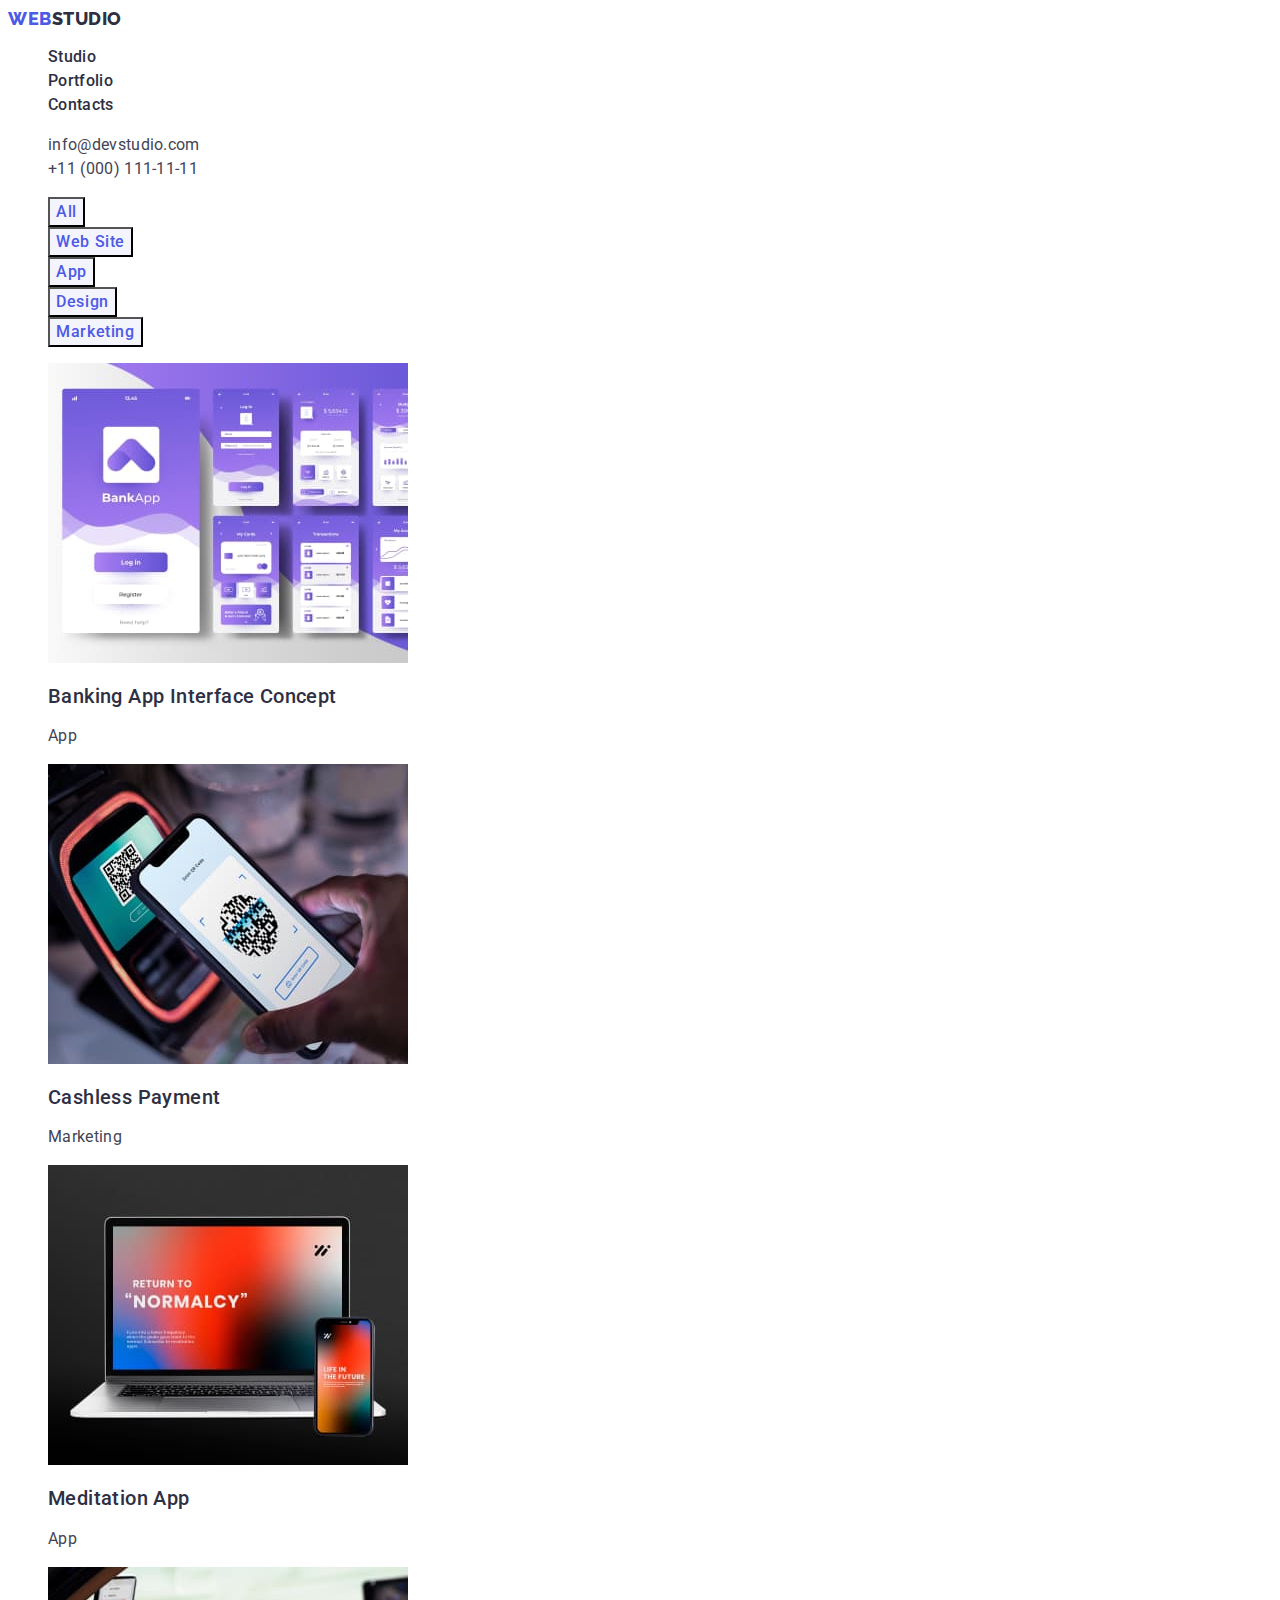
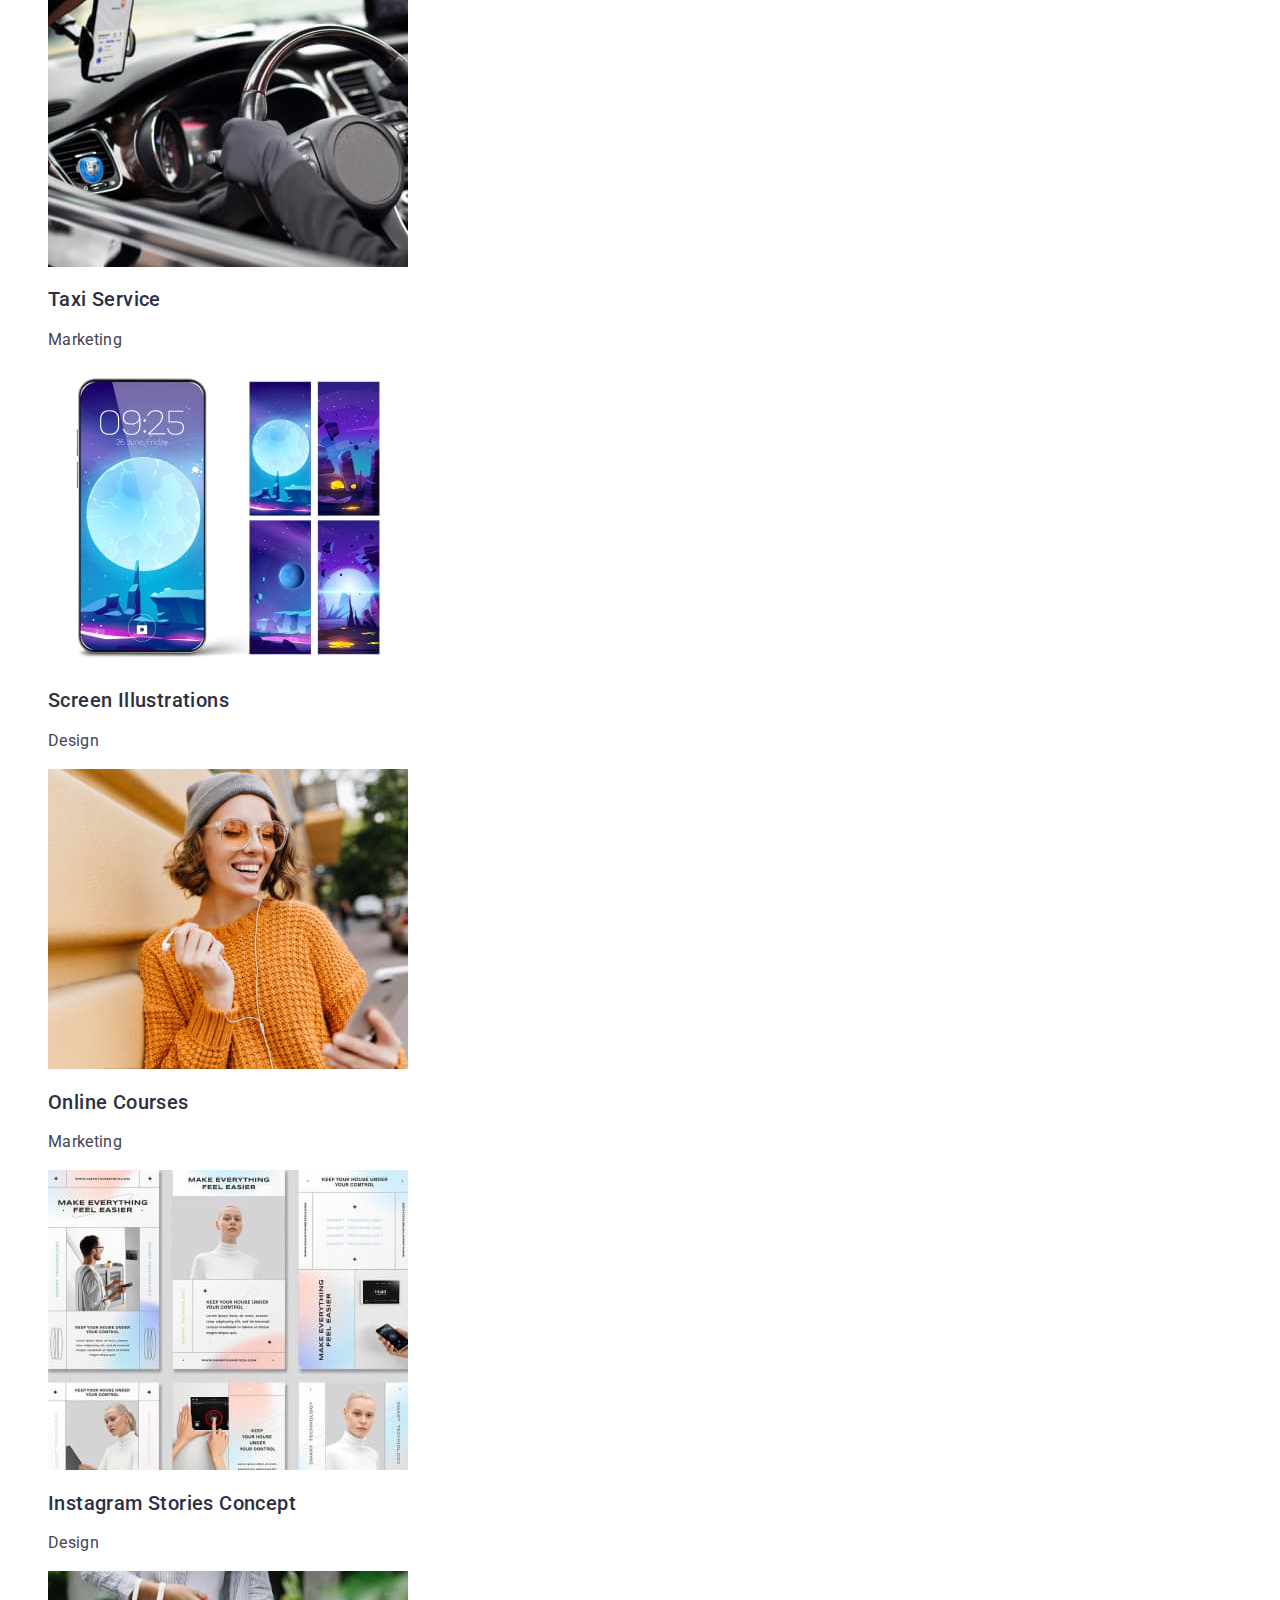
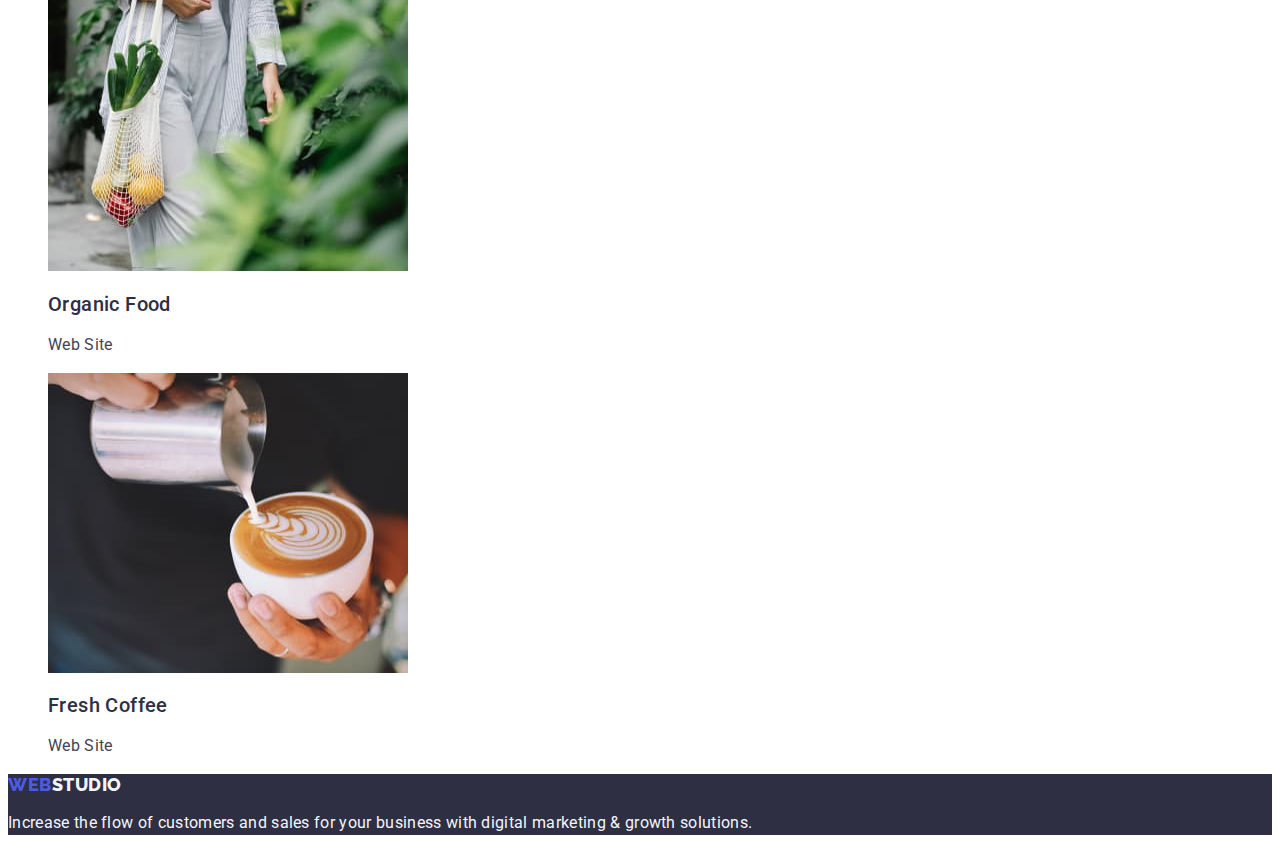
==== portfolio.html @ 4f9301ca "Initial commit" ====
<!DOCTYPE html>
<html lang="en">
  <head>
    <meta charset="UTF-8" />
    <meta http-equiv="X-UA-Compatible" content="IE=edge" />
    <meta name="viewport" content="width=device-width, initial-scale=1.0" />
    <title>Document</title>
    <link rel="stylesheet" href="./css/styles.css" />
    <link rel="preconnect" href="https://fonts.googleapis.com" />
    <link rel="preconnect" href="https://fonts.gstatic.com" crossorigin />
    <link
      href="https://fonts.googleapis.com/css2?family=Raleway:wght@800&family=Roboto:wght@400;500;700;900&display=swap"
      rel="stylesheet"
    />
  </head>
  <body>
    <header class="header">
      <nav class="header-navigation">
        <a href="./index.html" class="header-logo link"
          >WEB<span class="header-studio-logo">Studio</span></a
        >
        <ul class="header-list list">
          <li class="header-item">
            <a href="./index.html" class="header-link link">Studio</a>
          </li>
          <li class="header-item">
            <a href="./portfolio.html" class="header-link link">Portfolio</a>
          </li>
          <li class="header-item">
            <a href="" class="header-link link">Contacts</a>
          </li>
        </ul>
      </nav>
      <address class="address">
        <ul class="address-list list">
          <li class="address-item">
            <a class="address-link link" href="mailto:info@devstudio.com"
              >info@devstudio.com</a
            >
          </li>
          <li>
            <a class="address-link link" href="tel:+110001111111"
              >+11 (000) 111-11-11</a
            >
          </li>
        </ul>
      </address>
    </header>
    <main>
      <section class="filter">
        <h1 hidden>Filter</h1>
        <ul class="filter-list list">
          <li><button type="button" class="filter-btn list">All</button></li>
          <li>
            <button type="button" class="filter-btn list">Web Site</button>
          </li>
          <li><button type="button" class="filter-btn list">App</button></li>
          <li><button type="button" class="filter-btn list">Design</button></li>
          <li>
            <button type="button" class="filter-btn list">Marketing</button>
          </li>
        </ul>
        <ul class="projects list">
          <li class="project-item list">
            <a
              href=""
              class="project-item-link link"
              target="_blank"
              rel="noopener noreferer"
            >
              <img
                src="./images/project-cards/project-card-1.jpg"
                alt="project Banking App Interface Concept"
              />
              <h2 class="project-item-header">Banking App Interface Concept</h2>
              <p class="project-item-text">App</p></a
            >
          </li>
          <li class="project-item list">
            <a
              href=""
              class="project-item-link link"
              target="_blank"
              rel="noopener noreferer"
            >
              <img
                src="./images/project-cards/project-card-2.jpg"
                alt="project Cashless Payment"
              />
              <h2 class="project-item-header">Cashless Payment</h2>
              <p class="project-item-text">Marketing</p></a
            >
          </li>
          <li class="project-item list">
            <a
              href=""
              class="project-item-link link"
              target="_blank"
              rel="noopener noreferer"
            >
              <img
                src="./images/project-cards/project-card-3.jpg"
                alt="project Meditation App"
              />
              <h2 class="project-item-header">Meditation App</h2>
              <p class="project-item-text">App</p></a
            >
          </li>
          <li class="project-item list">
            <a
              href=""
              class="project-item-link link"
              target="_blank"
              rel="noopener noreferer"
            >
              <img
                src="./images/project-cards/project-card-4.jpg"
                alt="project Taxi Service"
              />
              <h2 class="project-item-header">Taxi Service</h2>
              <p class="project-item-text">Marketing</p></a
            >
          </li>
          <li class="project-item list">
            <a
              href=""
              class="project-item-link link"
              target="_blank"
              rel="noopener noreferer"
            >
              <img
                src="./images/project-cards/project-card-5.jpg"
                alt="project Screen Illustrations"
              />
              <h2 class="project-item-header">Screen Illustrations</h2>
              <p class="project-item-text">Design</p></a
            >
          </li>
          <li class="project-item list">
            <a
              href=""
              class="project-item-link link"
              target="_blank"
              rel="noopener noreferer"
            >
              <img
                src="./images/project-cards/project-card-6.jpg"
                alt="project Online Courses"
              />
              <h2 class="project-item-header">Online Courses</h2>
              <p class="project-item-text">Marketing</p></a
            >
          </li>
          <li class="project-item list">
            <a
              href=""
              class="project-item-link link"
              target="_blank"
              rel="noopener noreferer"
            >
              <img
                src="./images/project-cards/project-card-7.jpg"
                alt="project Instagram Stories Concept"
              />
              <h2 class="project-item-header">Instagram Stories Concept</h2>
              <p class="project-item-text">Design</p></a
            >
          </li>
          <li class="project-item list">
            <a
              href=""
              class="project-item-link link"
              target="_blank"
              rel="noopener noreferer"
            >
              <img
                src="./images/project-cards/project-card-8.jpg"
                alt="project Organic Food"
              />
              <h2 class="project-item-header">Organic Food</h2>
              <p class="project-item-text">Web Site</p></a
            >
          </li>
          <li class="project-item list">
            <a
              href=""
              class="project-item-link link"
              target="_blank"
              rel="noopener noreferer"
            >
              <img
                src="./images/project-cards/project-card-9.jpg"
                alt="project Fresh Coffee"
              />
              <h2 class="project-item-header">Fresh Coffee</h2>
              <p class="project-item-text">Web Site</p></a
            >
          </li>
        </ul>
      </section>
    </main>
    <footer class="footer">
      <a href="./index.html" class="footer-logo link"
        >Web<span class="footer-studio-logo">Studio</span></a
      >
      <p class="footer-text">
        Increase the flow of customers and sales for your business with digital
        marketing & growth solutions.
      </p>
    </footer>
  </body>
</html>
---- css/styles.css ----
:root {
  --html-color: #ffffff;
  --subscribe-text-color: #434455;
  --web-logo-color: #4d5ae5;
  --btn-color: #2e2f42;
  --btn-push-color: #404bbf;
  --background-color: #f4f4fd;
}

/* var(--html-color);
var(--subscribe-text-color);
var(--web-logo-color);
var(--btn-color);
var(--btn-push-color);
var(--background-color);
*/

body {
  font-family: "Roboto", sans-serif;
  color: var(--subscribe-text-color);
  background-color: var(--html-color);
}

.list {
  list-style: none;
}
/*---------------------HEADER------------------------*/

.header-logo {
  font-family: "Raleway", sans-serif;
  font-style: normal;
  font-weight: 800;
  font-size: 18px;
  line-height: 1.17;
  letter-spacing: 0.03em;
  text-transform: uppercase;
  color: var(--web-logo-color);
}

.link {
  text-decoration: none;
}

.header-studio-logo {
  color: var(--btn-color);
  font-family: "Raleway", sans-serif;
  font-style: normal;
  font-weight: 800;
  font-size: 18px;
  line-height: 1.17;
  letter-spacing: 0.03em;
  text-transform: uppercase;
}
.header {
}

.header-navigation {
}

.header-list {
}

.header-link {
  color: var(--btn-color);
  font-weight: 500;
  font-size: 16px;
  line-height: 1.5;
  letter-spacing: 0.02em;
}

.header-link:hover {
  color: var(--btn-push-color);
}

.header-link:focus {
  color: var(--btn-push-color);
}

.link {
}

.address {
  font-style: normal;
}

.address-list {
}

.address-item {
}

.address-link {
  font-style: normal;
  font-weight: 400;
  font-size: 16px;
  line-height: 1.5;
  letter-spacing: 0.02em;
  color: var(--subscribe-text-color);
}

.address-link:hover {
  color: var(--btn-push-color);
}

.address-link:focus {
  color: var(--btn-push-color);
}

/*---------------------TITLE------------------------*/

.title {
  background-color: var(--btn-color);
}
.title-header {
  font-weight: 700;
  font-size: 56px;
  line-height: 1.07;
  letter-spacing: 0.02em;
  text-align: center;
  color: var(--html-color);
}
.title-btn {
  font-family: "Roboto", sans-serif;
  font-style: normal;
  font-weight: 500;
  font-size: 16px;
  line-height: 1.5;
  letter-spacing: 0.04em;
  color: var(--html-color);
  background: var(--web-logo-color);
}

.title-btn:hover,
:focus {
  background-color: var(--btn-push-color);
  cursor: pointer;
}

/*---------------------PRINCIPLES------------------------*/

.principles {
}

.principles-list {
}

.principles-item {
}

.principles-item-header {
  font-weight: 500;
  font-size: 20px;
  line-height: 1.2;
  letter-spacing: 0.02em;
  color: var(--btn-color);
}

.principles-item-text {
  font-weight: 400;
  font-size: 16px;
  line-height: 1.5;
  letter-spacing: 0.02em;
  color: var(--subscribe-text-color);
}

/*---------------------PRODUCTION------------------------*/

.production {
}

.production-header {
  font-weight: 700;
  font-size: 36px;
  line-height: 1.11;
  text-align: center;
  letter-spacing: 0.02em;
  text-transform: capitalize;
  color: var(--btn-color);
}

.production-list {
}

.list {
}

.production-item {
}

/*---------------------TEAM------------------------*/

.team {
  background-color: var(--background-color);
}
.team-header {
  font-weight: 700;
  font-size: 36px;
  line-height: 1.11;
  letter-spacing: 0.02em;
  text-align: center;
  text-transform: capitalize;
  color: var(--btn-color);
}

.team-list {
}

.team-item {
  background-color: var(--html-color);
}

.team-item-name {
  font-weight: 500;
  font-size: 20px;
  line-height: 1.2;
  letter-spacing: 0.02em;
  color: var(--btn-color);
}

.team-item-position {
  font-weight: 400;
  font-size: 16px;
  line-height: 1.5;
  letter-spacing: 0.02em;
  color: var(--subscribe-text-color);
}

/*---------------------FOOTER------------------------*/

.footer {
  background-color: var(--btn-color);
}

.footer-logo {
  font-family: "Raleway", sans-serif;
  font-style: normal;
  font-weight: 800;
  font-size: 18px;
  line-height: 1.17;
  letter-spacing: 0.03em;
  text-transform: uppercase;
  color: var(--web-logo-color);
}

.footer-studio-logo {
  font-family: "Raleway", sans-serif;
  font-style: normal;
  font-weight: 800;
  font-size: 18px;
  line-height: 1.17;
  letter-spacing: 0.03em;
  text-transform: uppercase;
  color: var(--background-color);
}

.footer-text {
  font-weight: 400;
  font-size: 16px;
  line-height: 1.5;
  letter-spacing: 0.02em;
  color: var(--background-color);
}

/*---------------------PORTFOLIO------------------------*/

.filter-btn {
  font-family: "Roboto", sans-serif;
  font-style: normal;
  font-weight: 500;
  font-size: 16px;
  line-height: 1.5;
  align-items: center;
  letter-spacing: 0.04em;
  color: var(--web-logo-color);
  background: var(--background-color);
}

.filter-btn:hover,
:focus {
  color: var(--html-color);
  background: var(--btn-push-color);
  cursor: pointer;
}

.filter {
}
.filter-list {
}
.filter-btn {
}
.active {
}
.list {
}
.projects {
}
.project-item {
}

.project-item-header {
  font-weight: 500;
  font-size: 20px;
  line-height: 1.2;
  letter-spacing: 0.02em;
  color: var(--btn-color);
}

.project-item-text {
  font-weight: 400;
  font-size: 16px;
  line-height: 1.5;
  letter-spacing: 0.02em;
  color: var(--subscribe-text-color);
}
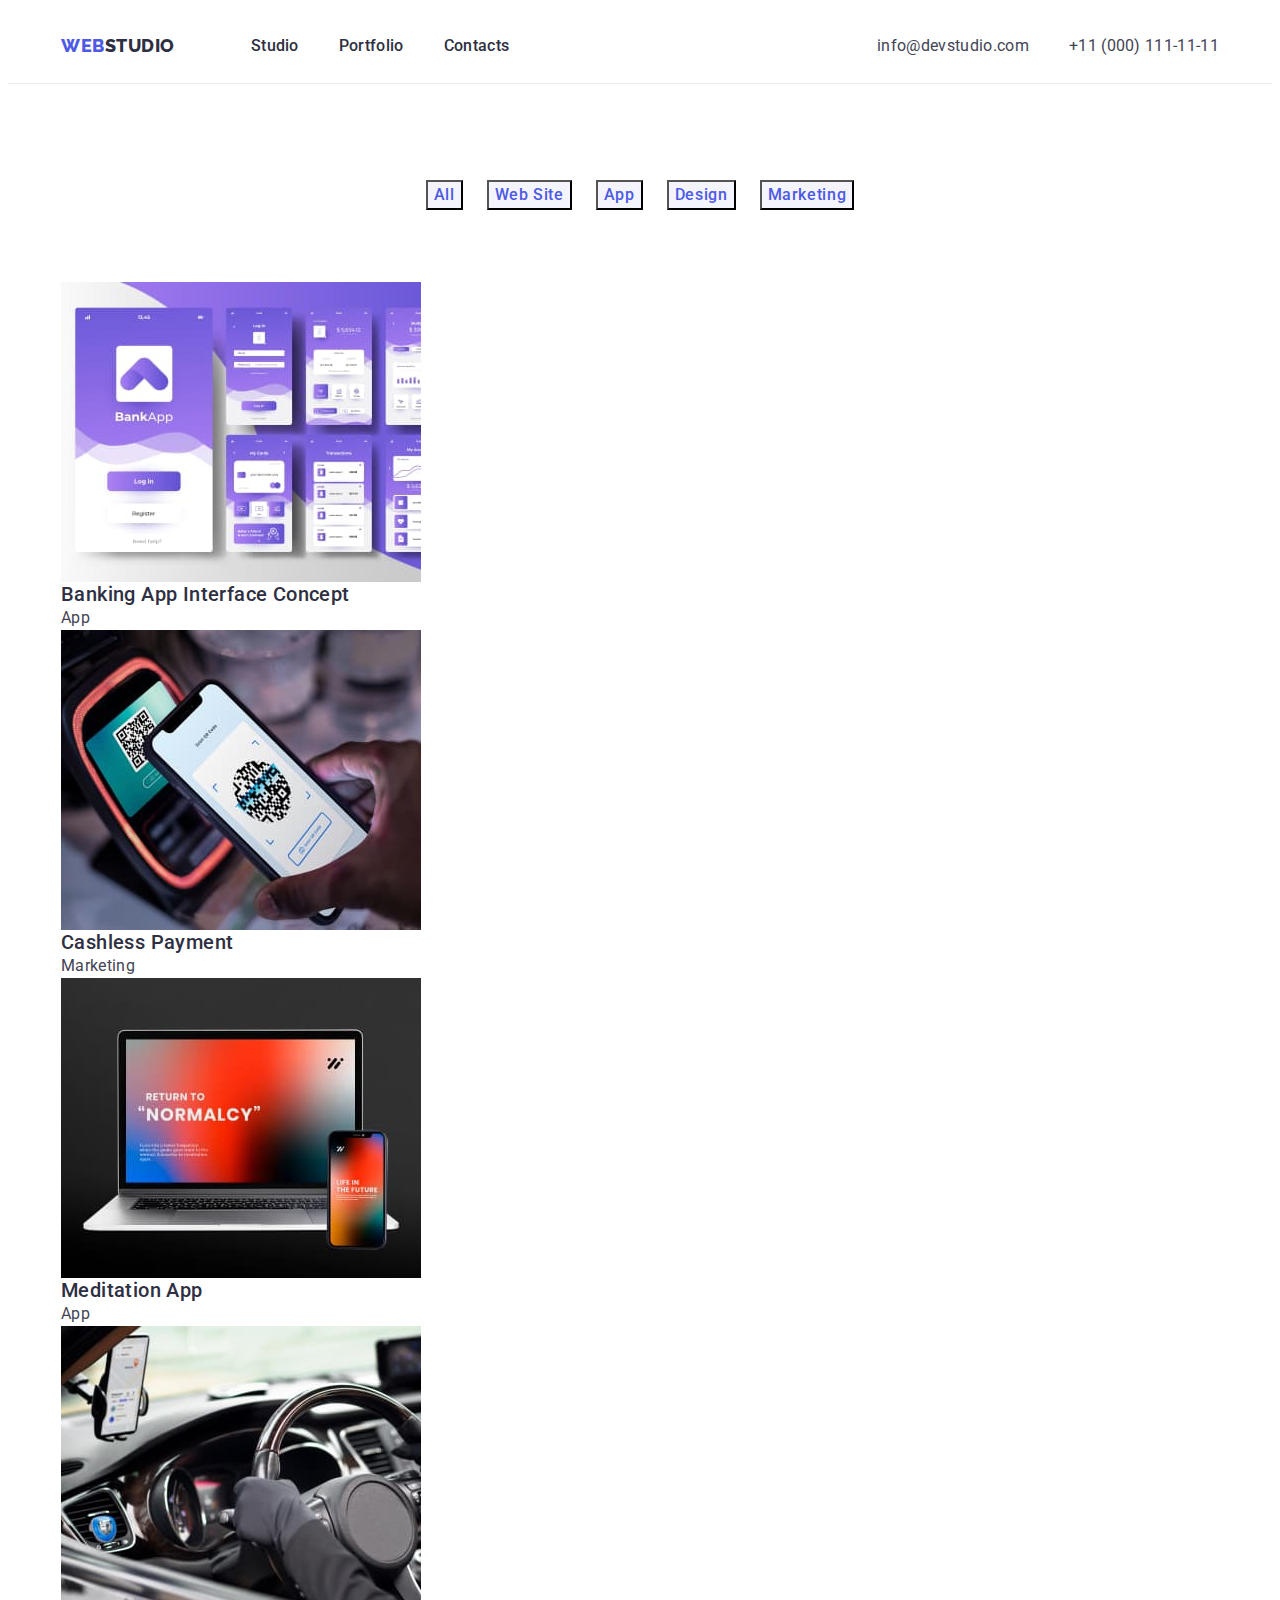
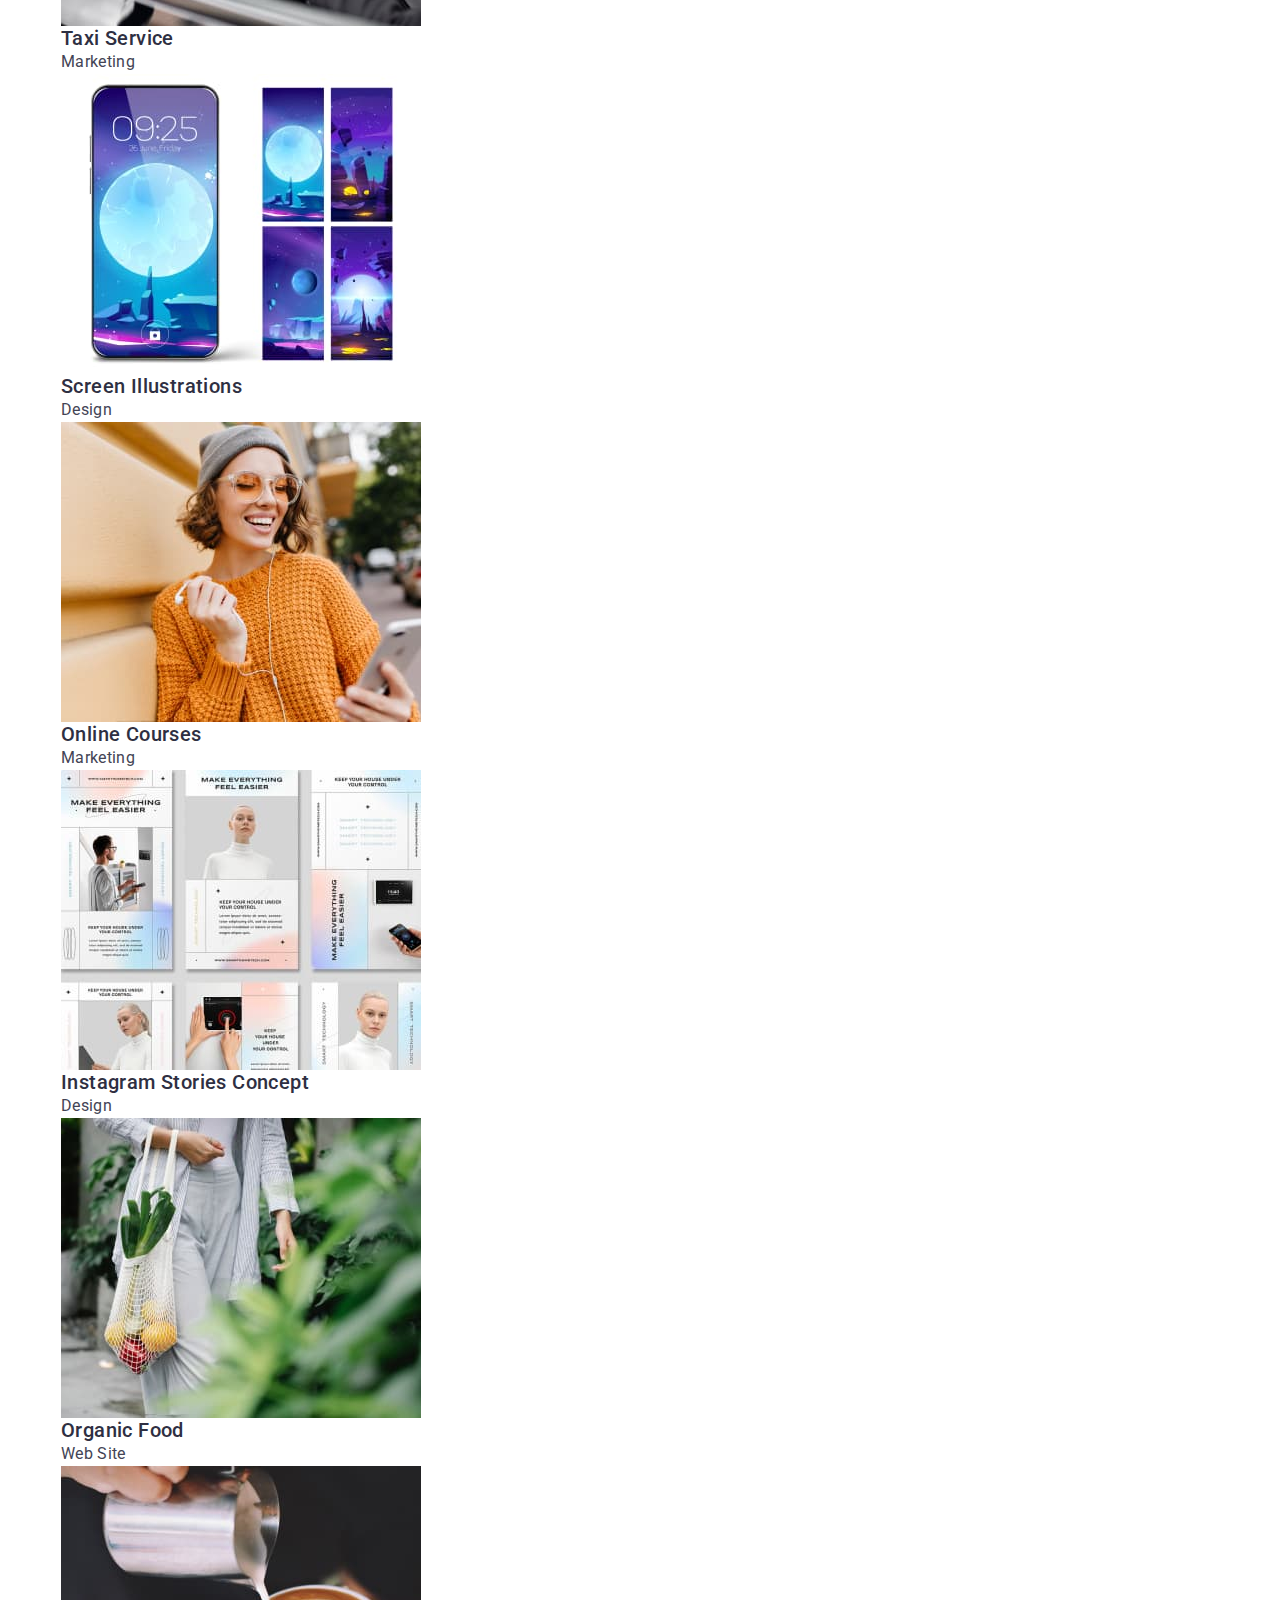
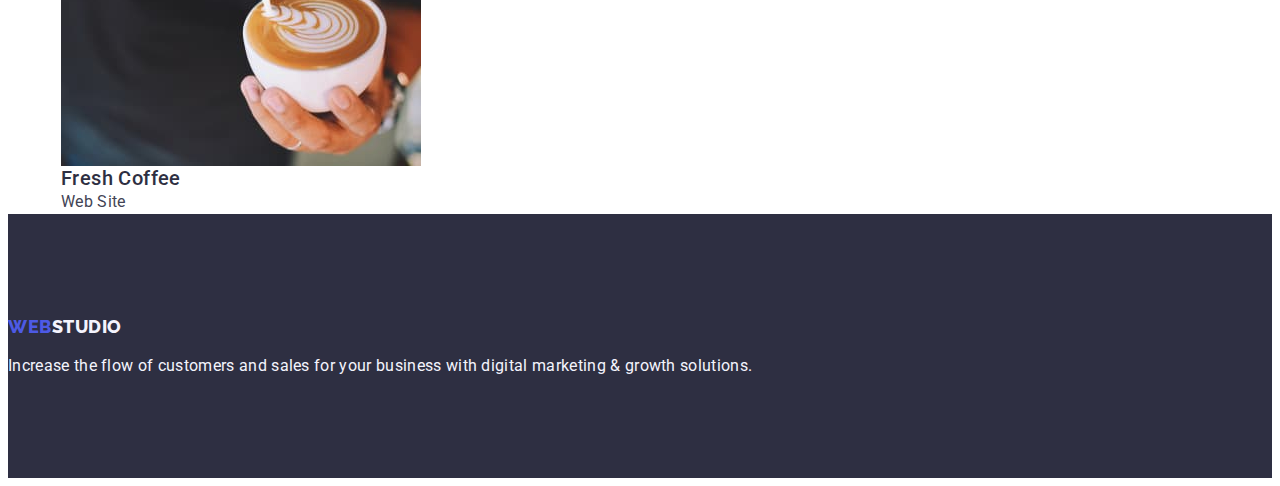
==== commit 19eec521: "portfolio-start" ====
--- a/portfolio.html
+++ b/portfolio.html
@@ -15,188 +15,202 @@
   </head>
   <body>
     <header class="header">
-      <nav class="header-navigation">
-        <a href="./index.html" class="header-logo link"
-          >WEB<span class="header-studio-logo">Studio</span></a
-        >
-        <ul class="header-list list">
-          <li class="header-item">
-            <a href="./index.html" class="header-link link">Studio</a>
-          </li>
-          <li class="header-item">
-            <a href="./portfolio.html" class="header-link link">Portfolio</a>
-          </li>
-          <li class="header-item">
-            <a href="" class="header-link link">Contacts</a>
-          </li>
-        </ul>
-      </nav>
-      <address class="address">
-        <ul class="address-list list">
-          <li class="address-item">
-            <a class="address-link link" href="mailto:info@devstudio.com"
-              >info@devstudio.com</a
-            >
-          </li>
-          <li>
-            <a class="address-link link" href="tel:+110001111111"
-              >+11 (000) 111-11-11</a
-            >
-          </li>
-        </ul>
-      </address>
+      <div class="container header-container">
+        <nav class="header-navigation">
+          <a href="./index.html" class="header-logo link"
+            >WEB<span class="header-studio-logo">Studio</span></a
+          >
+          <ul class="header-list list">
+            <li class="header-item">
+              <a href="./index.html" class="header-link link">Studio</a>
+            </li>
+            <li class="header-item">
+              <a href="./portfolio.html" class="header-link link">Portfolio</a>
+            </li>
+            <li class="header-item">
+              <a href="" class="header-link link">Contacts</a>
+            </li>
+          </ul>
+        </nav>
+        <address class="address">
+          <ul class="address-list list">
+            <li class="address-item">
+              <a class="address-link link" href="mailto:info@devstudio.com"
+                >info@devstudio.com</a
+              >
+            </li>
+            <li>
+              <a class="address-link link" href="tel:+110001111111"
+                >+11 (000) 111-11-11</a
+              >
+            </li>
+          </ul>
+        </address>
+      </div>
     </header>
     <main>
       <section class="filter">
-        <h1 hidden>Filter</h1>
-        <ul class="filter-list list">
-          <li><button type="button" class="filter-btn list">All</button></li>
-          <li>
-            <button type="button" class="filter-btn list">Web Site</button>
-          </li>
-          <li><button type="button" class="filter-btn list">App</button></li>
-          <li><button type="button" class="filter-btn list">Design</button></li>
-          <li>
-            <button type="button" class="filter-btn list">Marketing</button>
-          </li>
-        </ul>
-        <ul class="projects list">
-          <li class="project-item list">
-            <a
-              href=""
-              class="project-item-link link"
-              target="_blank"
-              rel="noopener noreferer"
-            >
-              <img
-                src="./images/project-cards/project-card-1.jpg"
-                alt="project Banking App Interface Concept"
-              />
-              <h2 class="project-item-header">Banking App Interface Concept</h2>
-              <p class="project-item-text">App</p></a
-            >
-          </li>
-          <li class="project-item list">
-            <a
-              href=""
-              class="project-item-link link"
-              target="_blank"
-              rel="noopener noreferer"
-            >
-              <img
-                src="./images/project-cards/project-card-2.jpg"
-                alt="project Cashless Payment"
-              />
-              <h2 class="project-item-header">Cashless Payment</h2>
-              <p class="project-item-text">Marketing</p></a
-            >
-          </li>
-          <li class="project-item list">
-            <a
-              href=""
-              class="project-item-link link"
-              target="_blank"
-              rel="noopener noreferer"
-            >
-              <img
-                src="./images/project-cards/project-card-3.jpg"
-                alt="project Meditation App"
-              />
-              <h2 class="project-item-header">Meditation App</h2>
-              <p class="project-item-text">App</p></a
-            >
-          </li>
-          <li class="project-item list">
-            <a
-              href=""
-              class="project-item-link link"
-              target="_blank"
-              rel="noopener noreferer"
-            >
-              <img
-                src="./images/project-cards/project-card-4.jpg"
-                alt="project Taxi Service"
-              />
-              <h2 class="project-item-header">Taxi Service</h2>
-              <p class="project-item-text">Marketing</p></a
-            >
-          </li>
-          <li class="project-item list">
-            <a
-              href=""
-              class="project-item-link link"
-              target="_blank"
-              rel="noopener noreferer"
-            >
-              <img
-                src="./images/project-cards/project-card-5.jpg"
-                alt="project Screen Illustrations"
-              />
-              <h2 class="project-item-header">Screen Illustrations</h2>
-              <p class="project-item-text">Design</p></a
-            >
-          </li>
-          <li class="project-item list">
-            <a
-              href=""
-              class="project-item-link link"
-              target="_blank"
-              rel="noopener noreferer"
-            >
-              <img
-                src="./images/project-cards/project-card-6.jpg"
-                alt="project Online Courses"
-              />
-              <h2 class="project-item-header">Online Courses</h2>
-              <p class="project-item-text">Marketing</p></a
-            >
-          </li>
-          <li class="project-item list">
-            <a
-              href=""
-              class="project-item-link link"
-              target="_blank"
-              rel="noopener noreferer"
-            >
-              <img
-                src="./images/project-cards/project-card-7.jpg"
-                alt="project Instagram Stories Concept"
-              />
-              <h2 class="project-item-header">Instagram Stories Concept</h2>
-              <p class="project-item-text">Design</p></a
-            >
-          </li>
-          <li class="project-item list">
-            <a
-              href=""
-              class="project-item-link link"
-              target="_blank"
-              rel="noopener noreferer"
-            >
-              <img
-                src="./images/project-cards/project-card-8.jpg"
-                alt="project Organic Food"
-              />
-              <h2 class="project-item-header">Organic Food</h2>
-              <p class="project-item-text">Web Site</p></a
-            >
-          </li>
-          <li class="project-item list">
-            <a
-              href=""
-              class="project-item-link link"
-              target="_blank"
-              rel="noopener noreferer"
-            >
-              <img
-                src="./images/project-cards/project-card-9.jpg"
-                alt="project Fresh Coffee"
-              />
-              <h2 class="project-item-header">Fresh Coffee</h2>
-              <p class="project-item-text">Web Site</p></a
-            >
-          </li>
-        </ul>
+        <div class="container container-portfolio">
+          <h1 hidden>Filter</h1>
+          <ul class="filter-list list">
+            <div class="button-container">
+              <li>
+                <button type="button" class="filter-btn list">All</button>
+              </li>
+              <li>
+                <button type="button" class="filter-btn list">Web Site</button>
+              </li>
+              <li>
+                <button type="button" class="filter-btn list">App</button>
+              </li>
+              <li>
+                <button type="button" class="filter-btn list">Design</button>
+              </li>
+              <li>
+                <button type="button" class="filter-btn list">Marketing</button>
+              </li>
+            </div>
+          </ul>
+          <ul class="projects list">
+            <li class="project-item list">
+              <a
+                href=""
+                class="project-item-link link"
+                target="_blank"
+                rel="noopener noreferer"
+              >
+                <img
+                  src="./images/project-cards/project-card-1.jpg"
+                  alt="project Banking App Interface Concept"
+                />
+                <h2 class="project-item-header">
+                  Banking App Interface Concept
+                </h2>
+                <p class="project-item-text">App</p></a
+              >
+            </li>
+            <li class="project-item list">
+              <a
+                href=""
+                class="project-item-link link"
+                target="_blank"
+                rel="noopener noreferer"
+              >
+                <img
+                  src="./images/project-cards/project-card-2.jpg"
+                  alt="project Cashless Payment"
+                />
+                <h2 class="project-item-header">Cashless Payment</h2>
+                <p class="project-item-text">Marketing</p></a
+              >
+            </li>
+            <li class="project-item list">
+              <a
+                href=""
+                class="project-item-link link"
+                target="_blank"
+                rel="noopener noreferer"
+              >
+                <img
+                  src="./images/project-cards/project-card-3.jpg"
+                  alt="project Meditation App"
+                />
+                <h2 class="project-item-header">Meditation App</h2>
+                <p class="project-item-text">App</p></a
+              >
+            </li>
+            <li class="project-item list">
+              <a
+                href=""
+                class="project-item-link link"
+                target="_blank"
+                rel="noopener noreferer"
+              >
+                <img
+                  src="./images/project-cards/project-card-4.jpg"
+                  alt="project Taxi Service"
+                />
+                <h2 class="project-item-header">Taxi Service</h2>
+                <p class="project-item-text">Marketing</p></a
+              >
+            </li>
+            <li class="project-item list">
+              <a
+                href=""
+                class="project-item-link link"
+                target="_blank"
+                rel="noopener noreferer"
+              >
+                <img
+                  src="./images/project-cards/project-card-5.jpg"
+                  alt="project Screen Illustrations"
+                />
+                <h2 class="project-item-header">Screen Illustrations</h2>
+                <p class="project-item-text">Design</p></a
+              >
+            </li>
+            <li class="project-item list">
+              <a
+                href=""
+                class="project-item-link link"
+                target="_blank"
+                rel="noopener noreferer"
+              >
+                <img
+                  src="./images/project-cards/project-card-6.jpg"
+                  alt="project Online Courses"
+                />
+                <h2 class="project-item-header">Online Courses</h2>
+                <p class="project-item-text">Marketing</p></a
+              >
+            </li>
+            <li class="project-item list">
+              <a
+                href=""
+                class="project-item-link link"
+                target="_blank"
+                rel="noopener noreferer"
+              >
+                <img
+                  src="./images/project-cards/project-card-7.jpg"
+                  alt="project Instagram Stories Concept"
+                />
+                <h2 class="project-item-header">Instagram Stories Concept</h2>
+                <p class="project-item-text">Design</p></a
+              >
+            </li>
+            <li class="project-item list">
+              <a
+                href=""
+                class="project-item-link link"
+                target="_blank"
+                rel="noopener noreferer"
+              >
+                <img
+                  src="./images/project-cards/project-card-8.jpg"
+                  alt="project Organic Food"
+                />
+                <h2 class="project-item-header">Organic Food</h2>
+                <p class="project-item-text">Web Site</p></a
+              >
+            </li>
+            <li class="project-item list">
+              <a
+                href=""
+                class="project-item-link link"
+                target="_blank"
+                rel="noopener noreferer"
+              >
+                <img
+                  src="./images/project-cards/project-card-9.jpg"
+                  alt="project Fresh Coffee"
+                />
+                <h2 class="project-item-header">Fresh Coffee</h2>
+                <p class="project-item-text">Web Site</p></a
+              >
+            </li>
+          </ul>
+        </div>
       </section>
     </main>
     <footer class="footer">
--- a/css/styles.css
+++ b/css/styles.css
@@ -1,3 +1,47 @@
+h1,
+h2,
+h3,
+h4,
+h5,
+h6,
+p,
+a {
+  margin-top: 0;
+  margin-bottom: 0;
+  padding-left: 0;
+  margin: 0 auto;
+}
+
+ul {
+  margin: 0;
+  padding-left: 0;
+}
+
+img {
+  display: block;
+}
+
+.container {
+  width: 1158px;
+  padding-left: 15px;
+  padding-right: 15px;
+
+  margin: 0% auto;
+}
+
+.visually-hidden {
+  position: absolute;
+  width: 1px;
+  height: 1px;
+  margin: -1px;
+  border: 0;
+  padding: 0;
+  white-space: nowrap;
+  clip-path: inset(100%);
+  clip: rect(0 0 0 0);
+  overflow: hidden;
+}
+
 :root {
   --html-color: #ffffff;
   --subscribe-text-color: #434455;
@@ -26,6 +70,11 @@
 }
 /*---------------------HEADER------------------------*/
 
+.header-container {
+  display: flex;
+  align-items: center;
+}
+
 .header-logo {
   font-family: "Raleway", sans-serif;
   font-style: normal;
@@ -35,6 +84,7 @@
   letter-spacing: 0.03em;
   text-transform: uppercase;
   color: var(--web-logo-color);
+  padding-right: 76px;
 }
 
 .link {
@@ -52,12 +102,20 @@
   text-transform: uppercase;
 }
 .header {
+  border-bottom: 1px solid #e7e9fc;
 }
 
 .header-navigation {
+  display: flex;
+  align-items: center;
+  margin-right: auto;
+  padding-top: 25.5px;
+  padding-bottom: 25.5px;
 }
 
 .header-list {
+  display: flex;
+  gap: 40px;
 }
 
 .header-link {
@@ -84,6 +142,8 @@
 }
 
 .address-list {
+  display: flex;
+  gap: 40px;
 }
 
 .address-item {
@@ -111,6 +171,11 @@
 .title {
   background-color: var(--btn-color);
 }
+
+.container-btn {
+  padding-bottom: 188px;
+}
+
 .title-header {
   font-weight: 700;
   font-size: 56px;
@@ -118,8 +183,12 @@
   letter-spacing: 0.02em;
   text-align: center;
   color: var(--html-color);
-}
+  padding-top: 188px;
+  margin-bottom: 64px;
+}
+
 .title-btn {
+  display: flex;
   font-family: "Roboto", sans-serif;
   font-style: normal;
   font-weight: 500;
@@ -128,6 +197,9 @@
   letter-spacing: 0.04em;
   color: var(--html-color);
   background: var(--web-logo-color);
+  margin: auto;
+  padding: 16px 32px;
+  gap: 10px;
 }
 
 .title-btn:hover,
@@ -142,6 +214,10 @@
 }
 
 .principles-list {
+  display: flex;
+  padding-top: 120px;
+  padding-bottom: 120px;
+  gap: 24px;
 }
 
 .principles-item {
@@ -179,6 +255,10 @@
 }
 
 .production-list {
+  display: flex;
+  padding-top: 72px;
+  padding-bottom: 120px;
+  gap: 24px;
 }
 
 .list {
@@ -200,13 +280,25 @@
   text-align: center;
   text-transform: capitalize;
   color: var(--btn-color);
+  padding-top: 120px;
 }
 
 .team-list {
+}
+
+.team-list-container {
+  display: flex;
+  padding-top: 72px;
+  padding-bottom: 120px;
 }
 
 .team-item {
   background-color: var(--html-color);
+  width: calc((100% - 72px) / 3);
+}
+
+.team-item-container {
+  padding: 32px 0;
 }
 
 .team-item-name {
@@ -215,6 +307,7 @@
   line-height: 1.2;
   letter-spacing: 0.02em;
   color: var(--btn-color);
+  text-align: center;
 }
 
 .team-item-position {
@@ -223,6 +316,7 @@
   line-height: 1.5;
   letter-spacing: 0.02em;
   color: var(--subscribe-text-color);
+  text-align: center;
 }
 
 /*---------------------FOOTER------------------------*/
@@ -231,7 +325,12 @@
   background-color: var(--btn-color);
 }
 
+.footer-container {
+  padding-right: 864px;
+}
+
 .footer-logo {
+  display: flex;
   font-family: "Raleway", sans-serif;
   font-style: normal;
   font-weight: 800;
@@ -240,6 +339,8 @@
   letter-spacing: 0.03em;
   text-transform: uppercase;
   color: var(--web-logo-color);
+  padding-top: 101.5px;
+  padding-bottom: 17.5px;
 }
 
 .footer-studio-logo {
@@ -259,9 +360,17 @@
   line-height: 1.5;
   letter-spacing: 0.02em;
   color: var(--background-color);
+  padding-bottom: 100px;
 }
 
 /*---------------------PORTFOLIO------------------------*/
+
+.button-container {
+  display: flex;
+  padding: 96px 0px 72px;
+  gap: 24px;
+  justify-content: center;
+}
 
 .filter-btn {
   font-family: "Roboto", sans-serif;
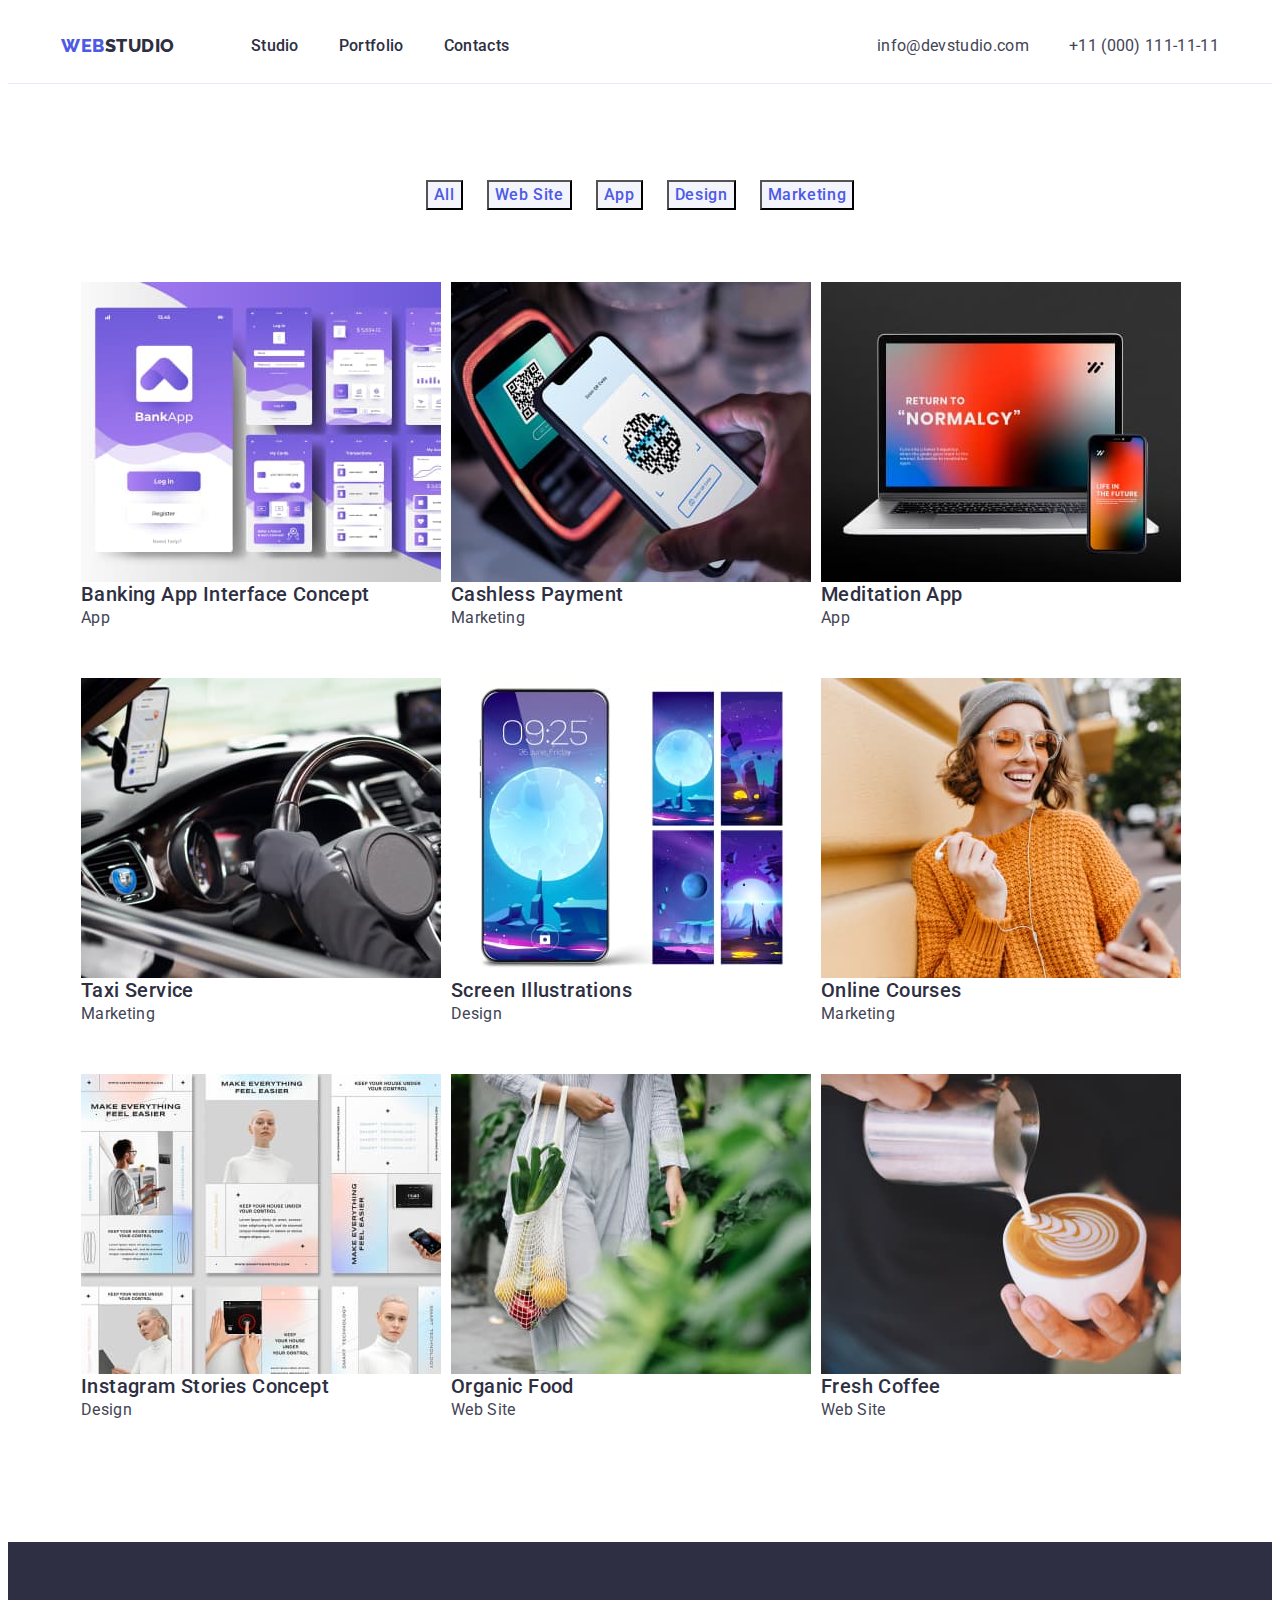
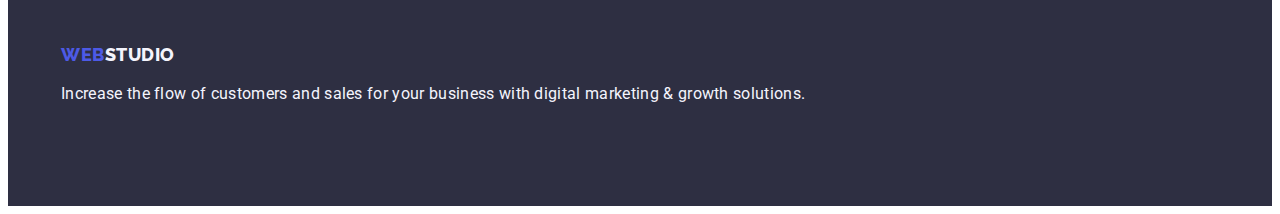
==== commit ba5fb3da: "for-mentor" ====
--- a/portfolio.html
+++ b/portfolio.html
@@ -72,155 +72,159 @@
             </div>
           </ul>
           <ul class="projects list">
-            <li class="project-item list">
-              <a
-                href=""
-                class="project-item-link link"
-                target="_blank"
-                rel="noopener noreferer"
-              >
-                <img
-                  src="./images/project-cards/project-card-1.jpg"
-                  alt="project Banking App Interface Concept"
-                />
-                <h2 class="project-item-header">
-                  Banking App Interface Concept
-                </h2>
-                <p class="project-item-text">App</p></a
-              >
-            </li>
-            <li class="project-item list">
-              <a
-                href=""
-                class="project-item-link link"
-                target="_blank"
-                rel="noopener noreferer"
-              >
-                <img
-                  src="./images/project-cards/project-card-2.jpg"
-                  alt="project Cashless Payment"
-                />
-                <h2 class="project-item-header">Cashless Payment</h2>
-                <p class="project-item-text">Marketing</p></a
-              >
-            </li>
-            <li class="project-item list">
-              <a
-                href=""
-                class="project-item-link link"
-                target="_blank"
-                rel="noopener noreferer"
-              >
-                <img
-                  src="./images/project-cards/project-card-3.jpg"
-                  alt="project Meditation App"
-                />
-                <h2 class="project-item-header">Meditation App</h2>
-                <p class="project-item-text">App</p></a
-              >
-            </li>
-            <li class="project-item list">
-              <a
-                href=""
-                class="project-item-link link"
-                target="_blank"
-                rel="noopener noreferer"
-              >
-                <img
-                  src="./images/project-cards/project-card-4.jpg"
-                  alt="project Taxi Service"
-                />
-                <h2 class="project-item-header">Taxi Service</h2>
-                <p class="project-item-text">Marketing</p></a
-              >
-            </li>
-            <li class="project-item list">
-              <a
-                href=""
-                class="project-item-link link"
-                target="_blank"
-                rel="noopener noreferer"
-              >
-                <img
-                  src="./images/project-cards/project-card-5.jpg"
-                  alt="project Screen Illustrations"
-                />
-                <h2 class="project-item-header">Screen Illustrations</h2>
-                <p class="project-item-text">Design</p></a
-              >
-            </li>
-            <li class="project-item list">
-              <a
-                href=""
-                class="project-item-link link"
-                target="_blank"
-                rel="noopener noreferer"
-              >
-                <img
-                  src="./images/project-cards/project-card-6.jpg"
-                  alt="project Online Courses"
-                />
-                <h2 class="project-item-header">Online Courses</h2>
-                <p class="project-item-text">Marketing</p></a
-              >
-            </li>
-            <li class="project-item list">
-              <a
-                href=""
-                class="project-item-link link"
-                target="_blank"
-                rel="noopener noreferer"
-              >
-                <img
-                  src="./images/project-cards/project-card-7.jpg"
-                  alt="project Instagram Stories Concept"
-                />
-                <h2 class="project-item-header">Instagram Stories Concept</h2>
-                <p class="project-item-text">Design</p></a
-              >
-            </li>
-            <li class="project-item list">
-              <a
-                href=""
-                class="project-item-link link"
-                target="_blank"
-                rel="noopener noreferer"
-              >
-                <img
-                  src="./images/project-cards/project-card-8.jpg"
-                  alt="project Organic Food"
-                />
-                <h2 class="project-item-header">Organic Food</h2>
-                <p class="project-item-text">Web Site</p></a
-              >
-            </li>
-            <li class="project-item list">
-              <a
-                href=""
-                class="project-item-link link"
-                target="_blank"
-                rel="noopener noreferer"
-              >
-                <img
-                  src="./images/project-cards/project-card-9.jpg"
-                  alt="project Fresh Coffee"
-                />
-                <h2 class="project-item-header">Fresh Coffee</h2>
-                <p class="project-item-text">Web Site</p></a
-              >
-            </li>
+            <div class="container container-projects">
+              <li class="project-item list">
+                <a
+                  href=""
+                  class="project-item-link link"
+                  target="_blank"
+                  rel="noopener noreferer"
+                >
+                  <img
+                    src="./images/project-cards/project-card-1.jpg"
+                    alt="project Banking App Interface Concept"
+                  />
+                  <h2 class="project-item-header">
+                    Banking App Interface Concept
+                  </h2>
+                  <p class="project-item-text">App</p></a
+                >
+              </li>
+              <li class="project-item list">
+                <a
+                  href=""
+                  class="project-item-link link"
+                  target="_blank"
+                  rel="noopener noreferer"
+                >
+                  <img
+                    src="./images/project-cards/project-card-2.jpg"
+                    alt="project Cashless Payment"
+                  />
+                  <h2 class="project-item-header">Cashless Payment</h2>
+                  <p class="project-item-text">Marketing</p></a
+                >
+              </li>
+              <li class="project-item list">
+                <a
+                  href=""
+                  class="project-item-link link"
+                  target="_blank"
+                  rel="noopener noreferer"
+                >
+                  <img
+                    src="./images/project-cards/project-card-3.jpg"
+                    alt="project Meditation App"
+                  />
+                  <h2 class="project-item-header">Meditation App</h2>
+                  <p class="project-item-text">App</p></a
+                >
+              </li>
+              <li class="project-item list">
+                <a
+                  href=""
+                  class="project-item-link link"
+                  target="_blank"
+                  rel="noopener noreferer"
+                >
+                  <img
+                    src="./images/project-cards/project-card-4.jpg"
+                    alt="project Taxi Service"
+                  />
+                  <h2 class="project-item-header">Taxi Service</h2>
+                  <p class="project-item-text">Marketing</p></a
+                >
+              </li>
+              <li class="project-item list">
+                <a
+                  href=""
+                  class="project-item-link link"
+                  target="_blank"
+                  rel="noopener noreferer"
+                >
+                  <img
+                    src="./images/project-cards/project-card-5.jpg"
+                    alt="project Screen Illustrations"
+                  />
+                  <h2 class="project-item-header">Screen Illustrations</h2>
+                  <p class="project-item-text">Design</p></a
+                >
+              </li>
+              <li class="project-item list">
+                <a
+                  href=""
+                  class="project-item-link link"
+                  target="_blank"
+                  rel="noopener noreferer"
+                >
+                  <img
+                    src="./images/project-cards/project-card-6.jpg"
+                    alt="project Online Courses"
+                  />
+                  <h2 class="project-item-header">Online Courses</h2>
+                  <p class="project-item-text">Marketing</p></a
+                >
+              </li>
+              <li class="project-item list">
+                <a
+                  href=""
+                  class="project-item-link link"
+                  target="_blank"
+                  rel="noopener noreferer"
+                >
+                  <img
+                    src="./images/project-cards/project-card-7.jpg"
+                    alt="project Instagram Stories Concept"
+                  />
+                  <h2 class="project-item-header">Instagram Stories Concept</h2>
+                  <p class="project-item-text">Design</p></a
+                >
+              </li>
+              <li class="project-item list">
+                <a
+                  href=""
+                  class="project-item-link link"
+                  target="_blank"
+                  rel="noopener noreferer"
+                >
+                  <img
+                    src="./images/project-cards/project-card-8.jpg"
+                    alt="project Organic Food"
+                  />
+                  <h2 class="project-item-header">Organic Food</h2>
+                  <p class="project-item-text">Web Site</p></a
+                >
+              </li>
+              <li class="project-item list">
+                <a
+                  href=""
+                  class="project-item-link link"
+                  target="_blank"
+                  rel="noopener noreferer"
+                >
+                  <img
+                    src="./images/project-cards/project-card-9.jpg"
+                    alt="project Fresh Coffee"
+                  />
+                  <h2 class="project-item-header">Fresh Coffee</h2>
+                  <p class="project-item-text">Web Site</p></a
+                >
+              </li>
+            </div>
           </ul>
         </div>
       </section>
     </main>
     <footer class="footer">
-      <a href="./index.html" class="footer-logo link"
-        >Web<span class="footer-studio-logo">Studio</span></a
-      >
-      <p class="footer-text">
-        Increase the flow of customers and sales for your business with digital
-        marketing & growth solutions.
-      </p>
+      <div class="container">
+        <a href="./index.html" class="footer-logo link"
+          >Web<span class="footer-studio-logo">Studio</span></a
+        >
+        <p class="footer-text">
+          Increase the flow of customers and sales for your business with
+          digital marketing & growth solutions.
+        </p>
+      </div>
     </footer>
   </body>
 </html>
--- a/css/styles.css
+++ b/css/styles.css
@@ -402,8 +402,23 @@
 .list {
 }
 .projects {
-}
+  margin-bottom: 120px;
+}
+
+.container-projects {
+  display: flex;
+  flex-wrap: wrap;
+}
+
 .project-item {
+  display: flex;
+  flex-wrap: wrap;
+  width: calc((100% - 48px) / 3);
+  margin-bottom: 48px;
+}
+
+.project-item:nth-last-child(-n + 3) {
+  margin-bottom: 0;
 }
 
 .project-item-header {
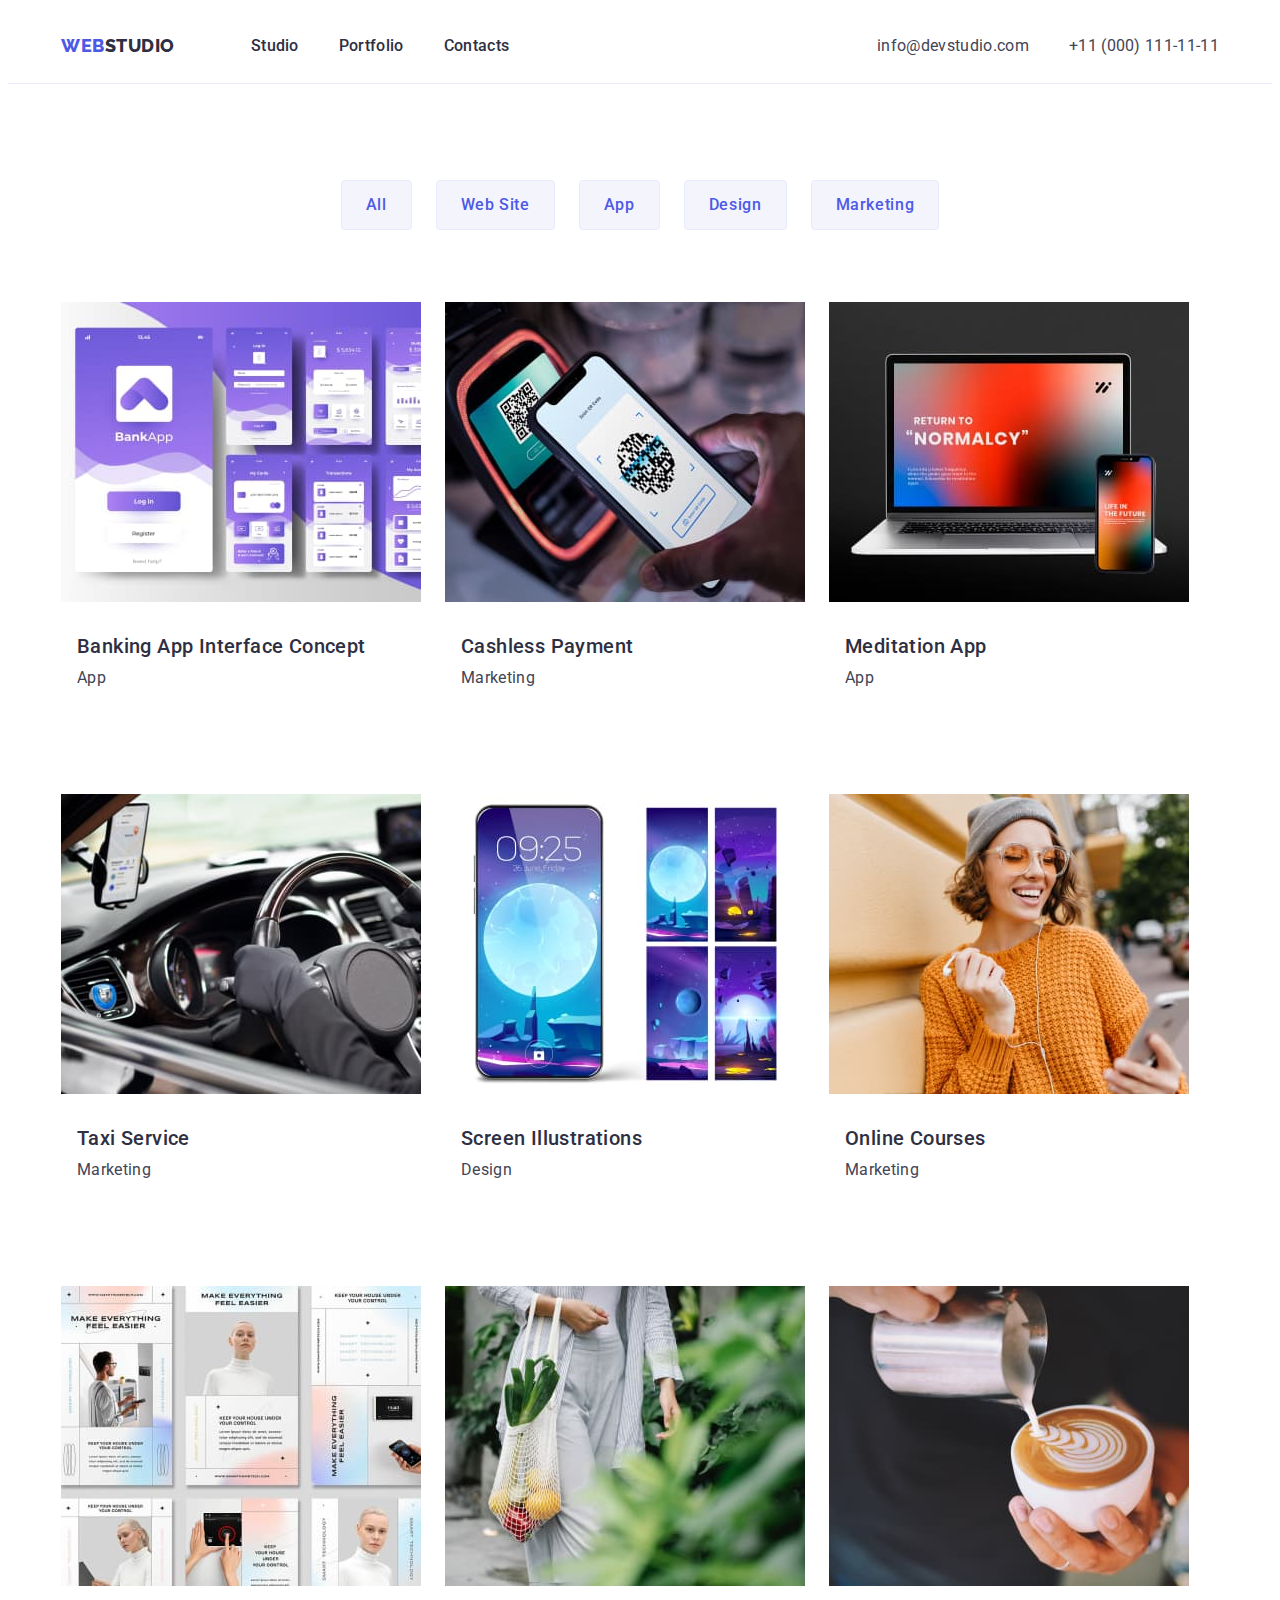
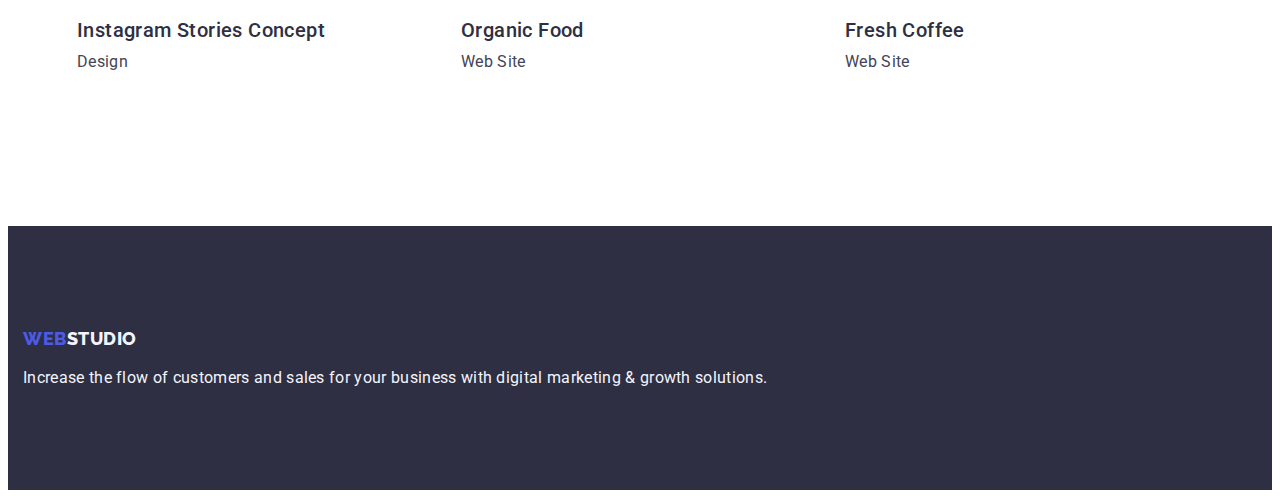
==== commit cf87e8a0: "1th-try-exam" ====
--- a/portfolio.html
+++ b/portfolio.html
@@ -5,13 +5,20 @@
     <meta http-equiv="X-UA-Compatible" content="IE=edge" />
     <meta name="viewport" content="width=device-width, initial-scale=1.0" />
     <title>Document</title>
-    <link rel="stylesheet" href="./css/styles.css" />
     <link rel="preconnect" href="https://fonts.googleapis.com" />
     <link rel="preconnect" href="https://fonts.gstatic.com" crossorigin />
     <link
       href="https://fonts.googleapis.com/css2?family=Raleway:wght@800&family=Roboto:wght@400;500;700;900&display=swap"
       rel="stylesheet"
     />
+    <link
+      rel="stylesheet"
+      href="https://cdnjs.cloudflare.com/ajax/libs/modern-normalize/1.1.0/modern-normalize.min.css"
+      integrity="sha512-wpPYUAdjBVSE4KJnH1VR1HeZfpl1ub8YT/NKx4PuQ5NmX2tKuGu6U/JRp5y+Y8XG2tV+wKQpNHVUX03MfMFn9Q=="
+      crossorigin="anonymous"
+      referrerpolicy="no-referrer"
+    />
+    <link rel="stylesheet" href="./css/styles.css" />
   </head>
   <body>
     <header class="header">
@@ -49,174 +56,170 @@
       </div>
     </header>
     <main>
-      <section class="filter">
-        <div class="container container-portfolio">
+      <div class="container">
+        <section class="filter">
           <h1 hidden>Filter</h1>
           <ul class="filter-list list">
-            <div class="button-container">
-              <li>
-                <button type="button" class="filter-btn list">All</button>
-              </li>
-              <li>
-                <button type="button" class="filter-btn list">Web Site</button>
-              </li>
-              <li>
-                <button type="button" class="filter-btn list">App</button>
-              </li>
-              <li>
-                <button type="button" class="filter-btn list">Design</button>
-              </li>
-              <li>
-                <button type="button" class="filter-btn list">Marketing</button>
-              </li>
-            </div>
+            <li>
+              <button type="button" class="filter-btn list">All</button>
+            </li>
+            <li>
+              <button type="button" class="filter-btn list">Web Site</button>
+            </li>
+            <li>
+              <button type="button" class="filter-btn list">App</button>
+            </li>
+            <li>
+              <button type="button" class="filter-btn list">Design</button>
+            </li>
+            <li>
+              <button type="button" class="filter-btn list">Marketing</button>
+            </li>
           </ul>
           <ul class="projects list">
-            <div class="container container-projects">
-              <li class="project-item list">
-                <a
-                  href=""
-                  class="project-item-link link"
-                  target="_blank"
-                  rel="noopener noreferer"
-                >
-                  <img
-                    src="./images/project-cards/project-card-1.jpg"
-                    alt="project Banking App Interface Concept"
-                  />
-                  <h2 class="project-item-header">
-                    Banking App Interface Concept
-                  </h2>
-                  <p class="project-item-text">App</p></a
-                >
-              </li>
-              <li class="project-item list">
-                <a
-                  href=""
-                  class="project-item-link link"
-                  target="_blank"
-                  rel="noopener noreferer"
-                >
-                  <img
-                    src="./images/project-cards/project-card-2.jpg"
-                    alt="project Cashless Payment"
-                  />
-                  <h2 class="project-item-header">Cashless Payment</h2>
-                  <p class="project-item-text">Marketing</p></a
-                >
-              </li>
-              <li class="project-item list">
-                <a
-                  href=""
-                  class="project-item-link link"
-                  target="_blank"
-                  rel="noopener noreferer"
-                >
-                  <img
-                    src="./images/project-cards/project-card-3.jpg"
-                    alt="project Meditation App"
-                  />
-                  <h2 class="project-item-header">Meditation App</h2>
-                  <p class="project-item-text">App</p></a
-                >
-              </li>
-              <li class="project-item list">
-                <a
-                  href=""
-                  class="project-item-link link"
-                  target="_blank"
-                  rel="noopener noreferer"
-                >
-                  <img
-                    src="./images/project-cards/project-card-4.jpg"
-                    alt="project Taxi Service"
-                  />
-                  <h2 class="project-item-header">Taxi Service</h2>
-                  <p class="project-item-text">Marketing</p></a
-                >
-              </li>
-              <li class="project-item list">
-                <a
-                  href=""
-                  class="project-item-link link"
-                  target="_blank"
-                  rel="noopener noreferer"
-                >
-                  <img
-                    src="./images/project-cards/project-card-5.jpg"
-                    alt="project Screen Illustrations"
-                  />
-                  <h2 class="project-item-header">Screen Illustrations</h2>
-                  <p class="project-item-text">Design</p></a
-                >
-              </li>
-              <li class="project-item list">
-                <a
-                  href=""
-                  class="project-item-link link"
-                  target="_blank"
-                  rel="noopener noreferer"
-                >
-                  <img
-                    src="./images/project-cards/project-card-6.jpg"
-                    alt="project Online Courses"
-                  />
-                  <h2 class="project-item-header">Online Courses</h2>
-                  <p class="project-item-text">Marketing</p></a
-                >
-              </li>
-              <li class="project-item list">
-                <a
-                  href=""
-                  class="project-item-link link"
-                  target="_blank"
-                  rel="noopener noreferer"
-                >
-                  <img
-                    src="./images/project-cards/project-card-7.jpg"
-                    alt="project Instagram Stories Concept"
-                  />
-                  <h2 class="project-item-header">Instagram Stories Concept</h2>
-                  <p class="project-item-text">Design</p></a
-                >
-              </li>
-              <li class="project-item list">
-                <a
-                  href=""
-                  class="project-item-link link"
-                  target="_blank"
-                  rel="noopener noreferer"
-                >
-                  <img
-                    src="./images/project-cards/project-card-8.jpg"
-                    alt="project Organic Food"
-                  />
-                  <h2 class="project-item-header">Organic Food</h2>
-                  <p class="project-item-text">Web Site</p></a
-                >
-              </li>
-              <li class="project-item list">
-                <a
-                  href=""
-                  class="project-item-link link"
-                  target="_blank"
-                  rel="noopener noreferer"
-                >
-                  <img
-                    src="./images/project-cards/project-card-9.jpg"
-                    alt="project Fresh Coffee"
-                  />
-                  <h2 class="project-item-header">Fresh Coffee</h2>
-                  <p class="project-item-text">Web Site</p></a
-                >
-              </li>
-            </div>
-          </ul>
-        </div>
-      </section>
+            <li class="project-item list">
+              <a
+                href=""
+                class="project-item-link link"
+                target="_blank"
+                rel="noopener noreferer"
+              >
+                <img
+                  src="./images/project-cards/project-card-1.jpg"
+                  alt="project Banking App Interface Concept"
+                />
+                <h2 class="project-item-header">
+                  Banking App Interface Concept
+                </h2>
+                <p class="project-item-text">App</p></a
+              >
+            </li>
+            <li class="project-item list">
+              <a
+                href=""
+                class="project-item-link link"
+                target="_blank"
+                rel="noopener noreferer"
+              >
+                <img
+                  src="./images/project-cards/project-card-2.jpg"
+                  alt="project Cashless Payment"
+                />
+                <h2 class="project-item-header">Cashless Payment</h2>
+                <p class="project-item-text">Marketing</p></a
+              >
+            </li>
+            <li class="project-item list">
+              <a
+                href=""
+                class="project-item-link link"
+                target="_blank"
+                rel="noopener noreferer"
+              >
+                <img
+                  src="./images/project-cards/project-card-3.jpg"
+                  alt="project Meditation App"
+                />
+                <h2 class="project-item-header">Meditation App</h2>
+                <p class="project-item-text">App</p></a
+              >
+            </li>
+            <li class="project-item list">
+              <a
+                href=""
+                class="project-item-link link"
+                target="_blank"
+                rel="noopener noreferer"
+              >
+                <img
+                  src="./images/project-cards/project-card-4.jpg"
+                  alt="project Taxi Service"
+                />
+                <h2 class="project-item-header">Taxi Service</h2>
+                <p class="project-item-text">Marketing</p></a
+              >
+            </li>
+            <li class="project-item list">
+              <a
+                href=""
+                class="project-item-link link"
+                target="_blank"
+                rel="noopener noreferer"
+              >
+                <img
+                  src="./images/project-cards/project-card-5.jpg"
+                  alt="project Screen Illustrations"
+                />
+                <h2 class="project-item-header">Screen Illustrations</h2>
+                <p class="project-item-text">Design</p></a
+              >
+            </li>
+            <li class="project-item list">
+              <a
+                href=""
+                class="project-item-link link"
+                target="_blank"
+                rel="noopener noreferer"
+              >
+                <img
+                  src="./images/project-cards/project-card-6.jpg"
+                  alt="project Online Courses"
+                />
+                <h2 class="project-item-header">Online Courses</h2>
+                <p class="project-item-text">Marketing</p></a
+              >
+            </li>
+            <li class="project-item list">
+              <a
+                href=""
+                class="project-item-link link"
+                target="_blank"
+                rel="noopener noreferer"
+              >
+                <img
+                  src="./images/project-cards/project-card-7.jpg"
+                  alt="project Instagram Stories Concept"
+                />
+                <h2 class="project-item-header">Instagram Stories Concept</h2>
+                <p class="project-item-text">Design</p></a
+              >
+            </li>
+            <li class="project-item list">
+              <a
+                href=""
+                class="project-item-link link"
+                target="_blank"
+                rel="noopener noreferer"
+              >
+                <img
+                  src="./images/project-cards/project-card-8.jpg"
+                  alt="project Organic Food"
+                />
+                <h2 class="project-item-header">Organic Food</h2>
+                <p class="project-item-text">Web Site</p></a
+              >
+            </li>
+            <li class="project-item list">
+              <a
+                href=""
+                class="project-item-link link"
+                target="_blank"
+                rel="noopener noreferer"
+              >
+                <img
+                  src="./images/project-cards/project-card-9.jpg"
+                  alt="project Fresh Coffee"
+                />
+                <h2 class="project-item-header">Fresh Coffee</h2>
+                <p class="project-item-text">Web Site</p></a
+              >
+            </li>
+          </ul>
+        </section>
+      </div>
     </main>
     <footer class="footer">
-      <div class="container">
+      <div class="container footer-container">
         <a href="./index.html" class="footer-logo link"
           >Web<span class="footer-studio-logo">Studio</span></a
         >
--- a/css/styles.css
+++ b/css/styles.css
@@ -25,7 +25,6 @@
   width: 1158px;
   padding-left: 15px;
   padding-right: 15px;
-
   margin: 0% auto;
 }
 
@@ -365,13 +364,6 @@
 
 /*---------------------PORTFOLIO------------------------*/
 
-.button-container {
-  display: flex;
-  padding: 96px 0px 72px;
-  gap: 24px;
-  justify-content: center;
-}
-
 .filter-btn {
   font-family: "Roboto", sans-serif;
   font-style: normal;
@@ -394,26 +386,30 @@
 .filter {
 }
 .filter-list {
+  display: flex;
+  justify-content: center;
+  gap: 24px;
+  padding-top: 96px;
+  padding-bottom: 72px;
+  outline: none;
 }
 .filter-btn {
+  padding: 12px 24px;
+  border: 1px solid #e7e9fc;
+  border-radius: 4px;
 }
 .active {
 }
-.list {
+.prolist {
 }
 .projects {
+  display: flex;
+  flex-wrap: wrap;
+  gap: 24px;
   margin-bottom: 120px;
 }
 
-.container-projects {
-  display: flex;
-  flex-wrap: wrap;
-}
-
 .project-item {
-  display: flex;
-  flex-wrap: wrap;
-  width: calc((100% - 48px) / 3);
   margin-bottom: 48px;
 }
 
@@ -427,6 +423,9 @@
   line-height: 1.2;
   letter-spacing: 0.02em;
   color: var(--btn-color);
+  padding-top: 32px;
+  padding-bottom: 8px;
+  padding-left: 16px;
 }
 
 .project-item-text {
@@ -435,4 +434,6 @@
   line-height: 1.5;
   letter-spacing: 0.02em;
   color: var(--subscribe-text-color);
-}
+  padding-left: 16px;
+  padding-bottom: 32px;
+}
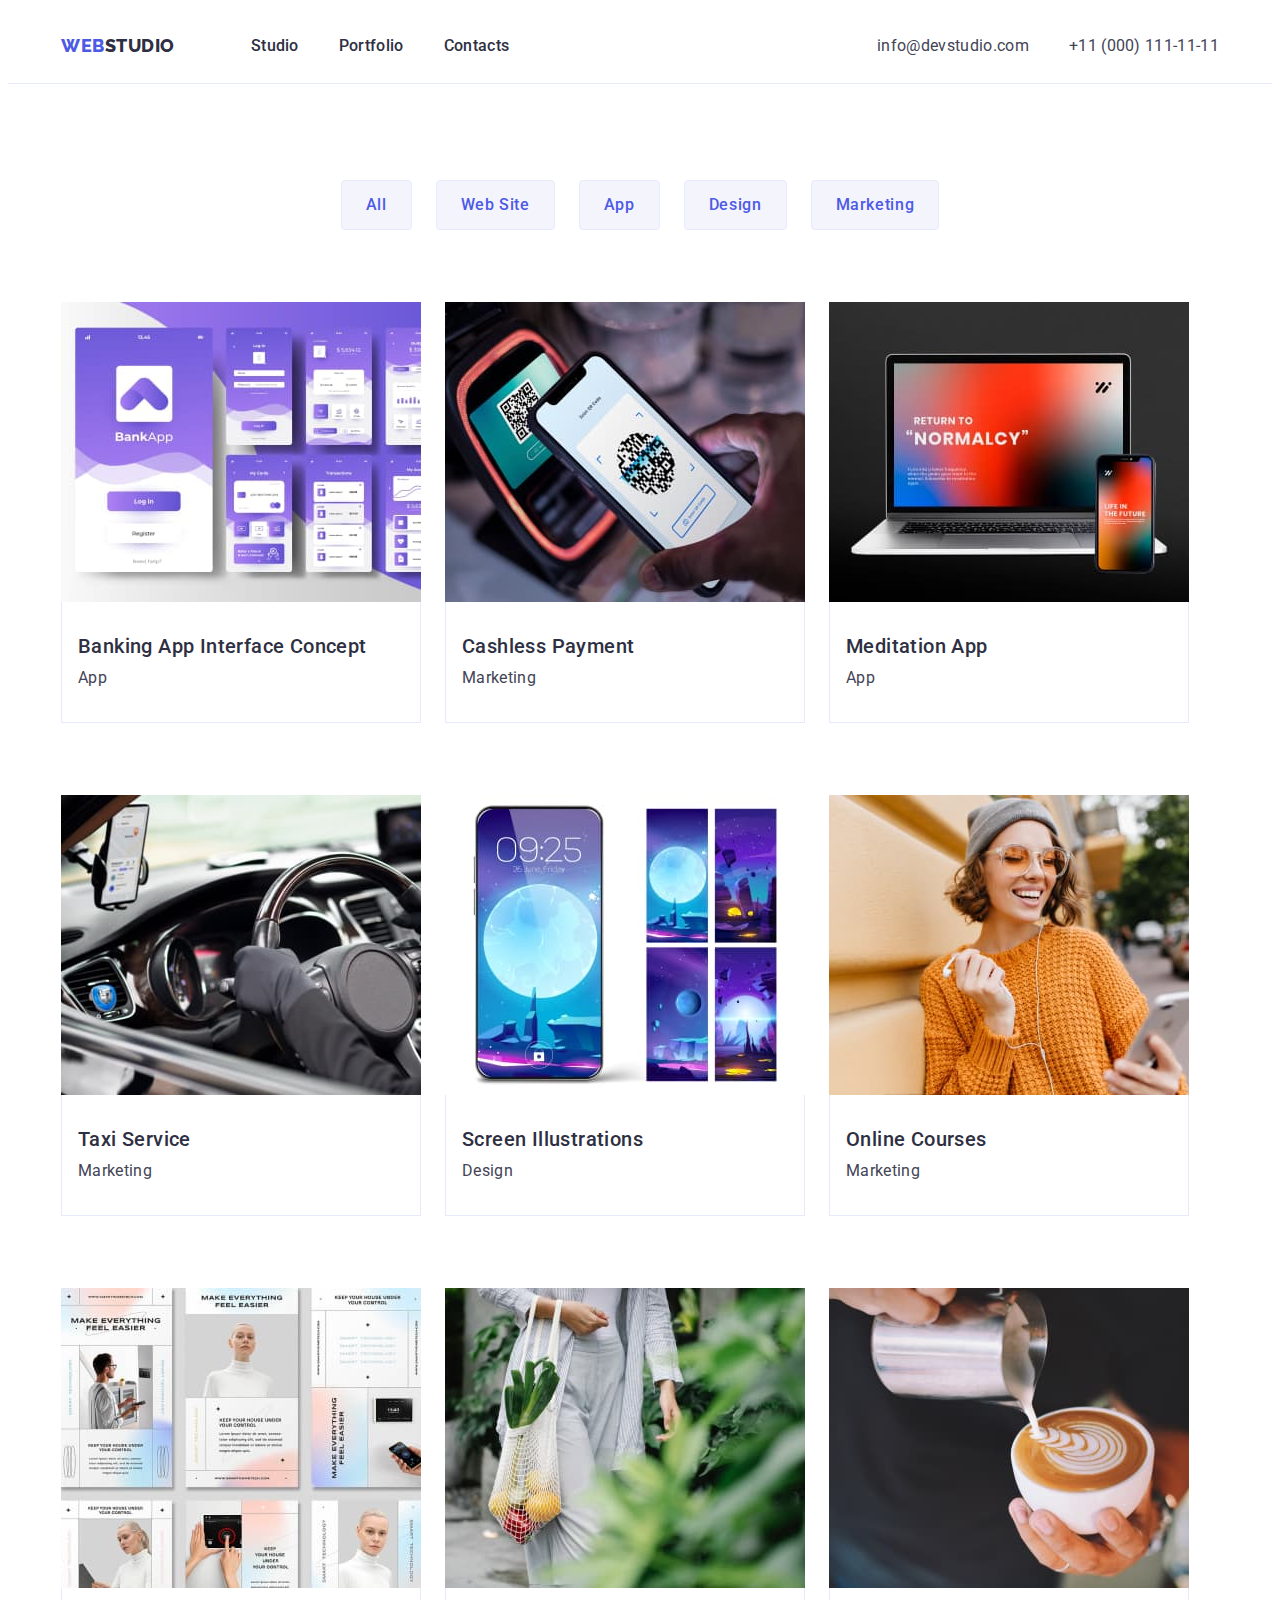
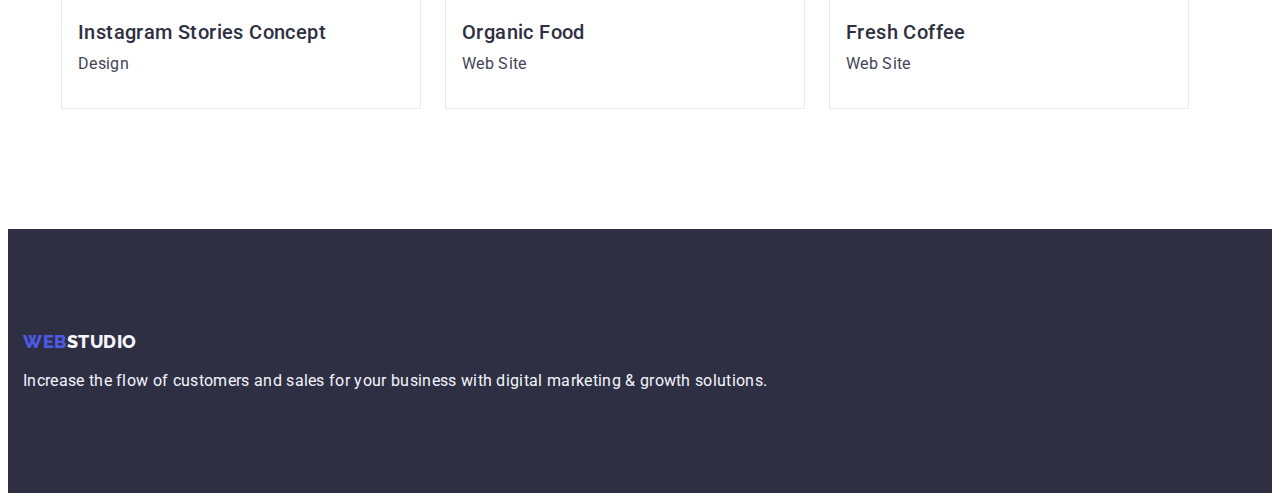
==== commit 6ecfce4a: "2nd-try-exam" ====
--- a/portfolio.html
+++ b/portfolio.html
@@ -88,10 +88,10 @@
                   src="./images/project-cards/project-card-1.jpg"
                   alt="project Banking App Interface Concept"
                 />
-                <h2 class="project-item-header">
+                <h2 class="project-item-header project-text-border">
                   Banking App Interface Concept
                 </h2>
-                <p class="project-item-text">App</p></a
+                <p class="project-item-text project-text-border">App</p></a
               >
             </li>
             <li class="project-item list">
@@ -105,8 +105,12 @@
                   src="./images/project-cards/project-card-2.jpg"
                   alt="project Cashless Payment"
                 />
-                <h2 class="project-item-header">Cashless Payment</h2>
-                <p class="project-item-text">Marketing</p></a
+                <h2 class="project-item-header project-text-border">
+                  Cashless Payment
+                </h2>
+                <p class="project-item-text project-text-border">
+                  Marketing
+                </p></a
               >
             </li>
             <li class="project-item list">
@@ -120,8 +124,10 @@
                   src="./images/project-cards/project-card-3.jpg"
                   alt="project Meditation App"
                 />
-                <h2 class="project-item-header">Meditation App</h2>
-                <p class="project-item-text">App</p></a
+                <h2 class="project-item-header project-text-border">
+                  Meditation App
+                </h2>
+                <p class="project-item-text project-text-border">App</p></a
               >
             </li>
             <li class="project-item list">
@@ -135,8 +141,12 @@
                   src="./images/project-cards/project-card-4.jpg"
                   alt="project Taxi Service"
                 />
-                <h2 class="project-item-header">Taxi Service</h2>
-                <p class="project-item-text">Marketing</p></a
+                <h2 class="project-item-header project-text-border">
+                  Taxi Service
+                </h2>
+                <p class="project-item-text project-text-border">
+                  Marketing
+                </p></a
               >
             </li>
             <li class="project-item list">
@@ -150,8 +160,10 @@
                   src="./images/project-cards/project-card-5.jpg"
                   alt="project Screen Illustrations"
                 />
-                <h2 class="project-item-header">Screen Illustrations</h2>
-                <p class="project-item-text">Design</p></a
+                <h2 class="project-item-header project-text-border">
+                  Screen Illustrations
+                </h2>
+                <p class="project-item-text project-text-border">Design</p></a
               >
             </li>
             <li class="project-item list">
@@ -165,8 +177,12 @@
                   src="./images/project-cards/project-card-6.jpg"
                   alt="project Online Courses"
                 />
-                <h2 class="project-item-header">Online Courses</h2>
-                <p class="project-item-text">Marketing</p></a
+                <h2 class="project-item-header project-text-border">
+                  Online Courses
+                </h2>
+                <p class="project-item-text project-text-border">
+                  Marketing
+                </p></a
               >
             </li>
             <li class="project-item list">
@@ -180,8 +196,10 @@
                   src="./images/project-cards/project-card-7.jpg"
                   alt="project Instagram Stories Concept"
                 />
-                <h2 class="project-item-header">Instagram Stories Concept</h2>
-                <p class="project-item-text">Design</p></a
+                <h2 class="project-item-header project-text-border">
+                  Instagram Stories Concept
+                </h2>
+                <p class="project-item-text project-text-border">Design</p></a
               >
             </li>
             <li class="project-item list">
@@ -195,8 +213,10 @@
                   src="./images/project-cards/project-card-8.jpg"
                   alt="project Organic Food"
                 />
-                <h2 class="project-item-header">Organic Food</h2>
-                <p class="project-item-text">Web Site</p></a
+                <h2 class="project-item-header project-text-border">
+                  Organic Food
+                </h2>
+                <p class="project-item-text project-text-border">Web Site</p></a
               >
             </li>
             <li class="project-item list">
@@ -210,8 +230,10 @@
                   src="./images/project-cards/project-card-9.jpg"
                   alt="project Fresh Coffee"
                 />
-                <h2 class="project-item-header">Fresh Coffee</h2>
-                <p class="project-item-text">Web Site</p></a
+                <h2 class="project-item-header project-text-border">
+                  Fresh Coffee
+                </h2>
+                <p class="project-item-text project-text-border">Web Site</p></a
               >
             </li>
           </ul>
--- a/css/styles.css
+++ b/css/styles.css
@@ -436,4 +436,10 @@
   color: var(--subscribe-text-color);
   padding-left: 16px;
   padding-bottom: 32px;
-}
+  border-bottom: 1px solid #e7e9fc;
+}
+
+.project-text-border {
+  border-left: 1px solid #e7e9fc;
+  border-right: 1px solid #e7e9fc;
+}
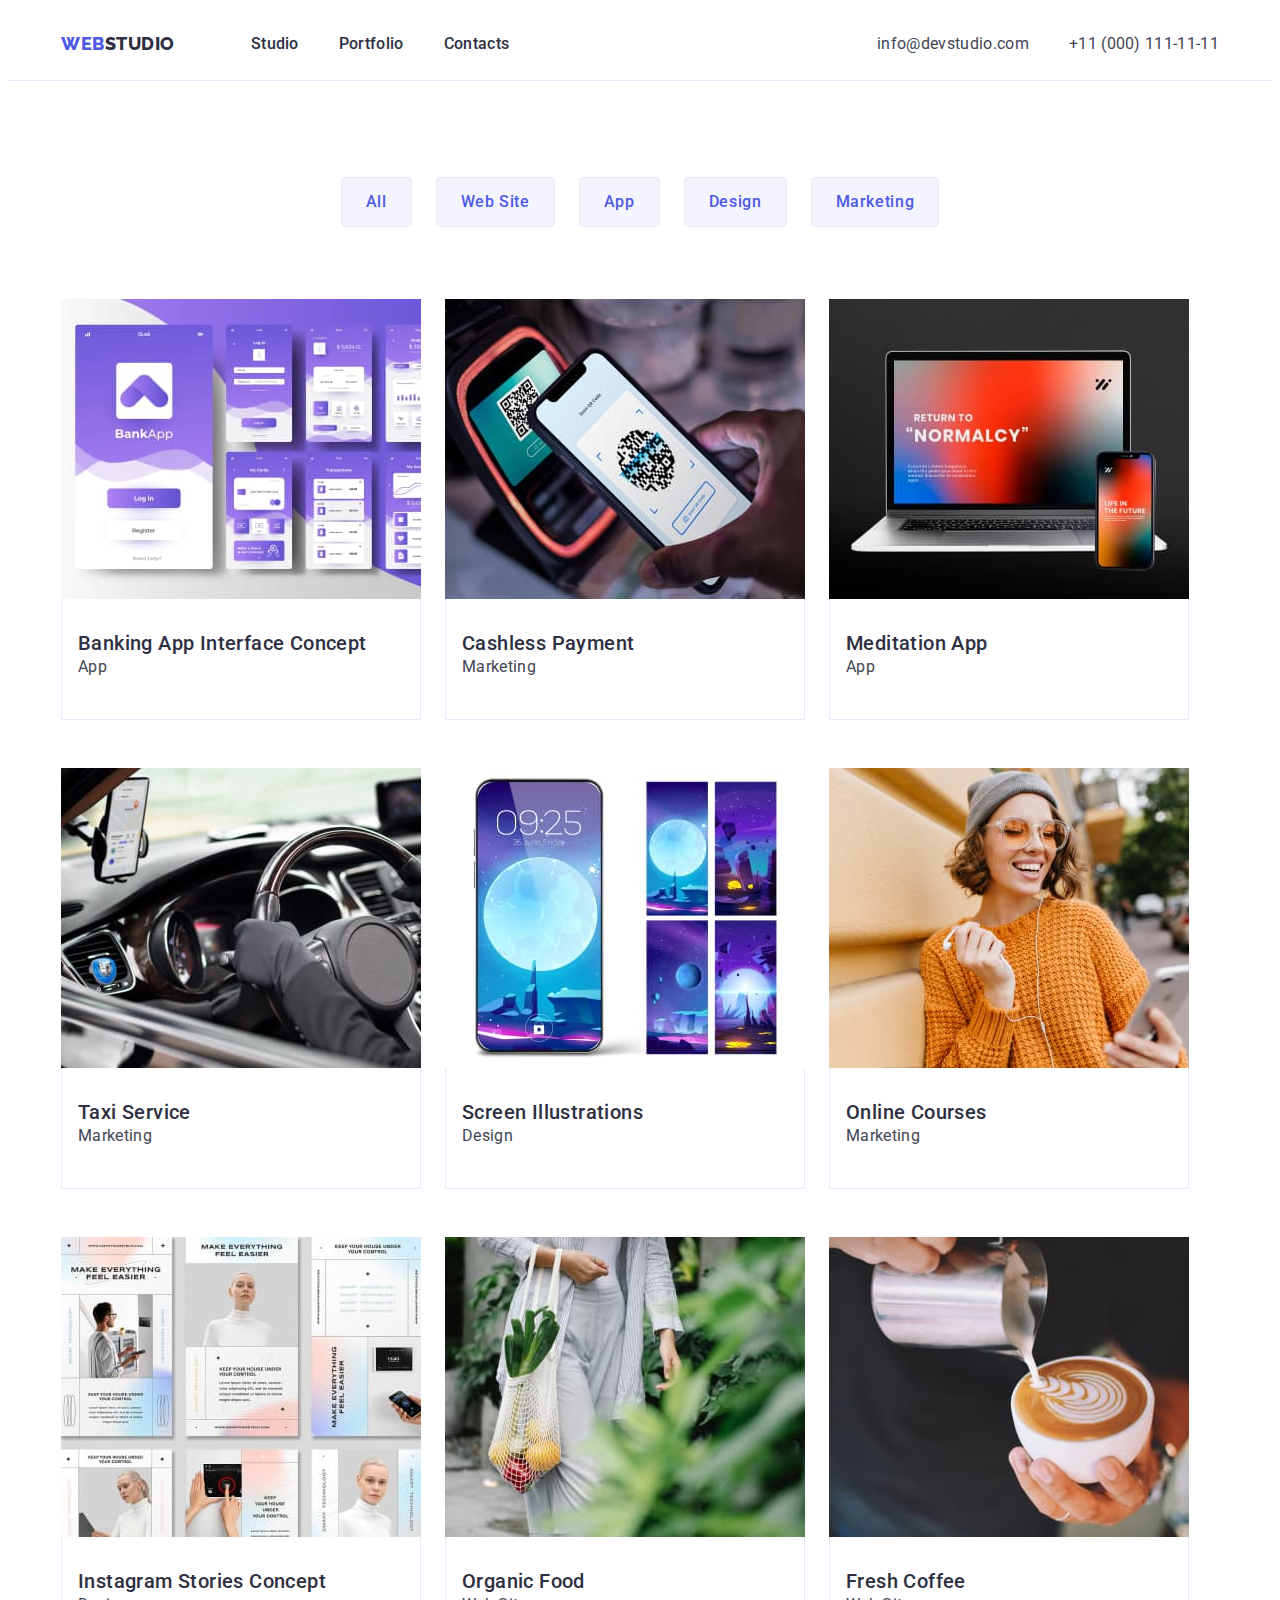
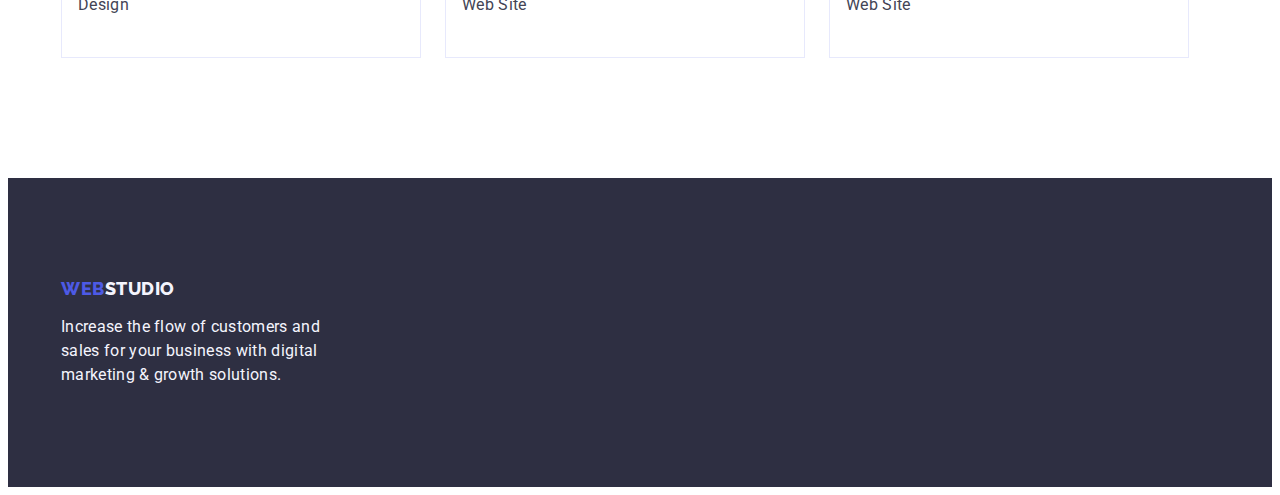
==== commit d67fc24c: "3rd-try-exam" ====
--- a/portfolio.html
+++ b/portfolio.html
@@ -56,8 +56,8 @@
       </div>
     </header>
     <main>
-      <div class="container">
-        <section class="filter">
+      <section class="filter">
+        <div class="container">
           <h1 hidden>Filter</h1>
           <ul class="filter-list list">
             <li>
@@ -88,10 +88,12 @@
                   src="./images/project-cards/project-card-1.jpg"
                   alt="project Banking App Interface Concept"
                 />
-                <h2 class="project-item-header project-text-border">
-                  Banking App Interface Concept
-                </h2>
-                <p class="project-item-text project-text-border">App</p></a
+                <div class="project-full-text">
+                  <h2 class="project-item-header project-text-border">
+                    Banking App Interface Concept
+                  </h2>
+                  <p class="project-item-text project-text-border">App</p>
+                </div></a
               >
             </li>
             <li class="project-item list">
@@ -105,13 +107,13 @@
                   src="./images/project-cards/project-card-2.jpg"
                   alt="project Cashless Payment"
                 />
-                <h2 class="project-item-header project-text-border">
-                  Cashless Payment
-                </h2>
-                <p class="project-item-text project-text-border">
-                  Marketing
-                </p></a
-              >
+                <div class="project-full-text">
+                  <h2 class="project-item-header project-text-border">
+                    Cashless Payment
+                  </h2>
+                  <p class="project-item-text project-text-border">Marketing</p>
+                </div>
+              </a>
             </li>
             <li class="project-item list">
               <a
@@ -124,10 +126,12 @@
                   src="./images/project-cards/project-card-3.jpg"
                   alt="project Meditation App"
                 />
-                <h2 class="project-item-header project-text-border">
-                  Meditation App
-                </h2>
-                <p class="project-item-text project-text-border">App</p></a
+                <div class="project-full-text">
+                  <h2 class="project-item-header project-text-border">
+                    Meditation App
+                  </h2>
+                  <p class="project-item-text project-text-border">App</p>
+                </div></a
               >
             </li>
             <li class="project-item list">
@@ -141,12 +145,12 @@
                   src="./images/project-cards/project-card-4.jpg"
                   alt="project Taxi Service"
                 />
-                <h2 class="project-item-header project-text-border">
-                  Taxi Service
-                </h2>
-                <p class="project-item-text project-text-border">
-                  Marketing
-                </p></a
+                <div class="project-full-text">
+                  <h2 class="project-item-header project-text-border">
+                    Taxi Service
+                  </h2>
+                  <p class="project-item-text project-text-border">Marketing</p>
+                </div></a
               >
             </li>
             <li class="project-item list">
@@ -160,10 +164,12 @@
                   src="./images/project-cards/project-card-5.jpg"
                   alt="project Screen Illustrations"
                 />
-                <h2 class="project-item-header project-text-border">
-                  Screen Illustrations
-                </h2>
-                <p class="project-item-text project-text-border">Design</p></a
+                <div class="project-full-text">
+                  <h2 class="project-item-header project-text-border">
+                    Screen Illustrations
+                  </h2>
+                  <p class="project-item-text project-text-border">Design</p>
+                </div></a
               >
             </li>
             <li class="project-item list">
@@ -177,12 +183,12 @@
                   src="./images/project-cards/project-card-6.jpg"
                   alt="project Online Courses"
                 />
-                <h2 class="project-item-header project-text-border">
-                  Online Courses
-                </h2>
-                <p class="project-item-text project-text-border">
-                  Marketing
-                </p></a
+                <div class="project-full-text">
+                  <h2 class="project-item-header project-text-border">
+                    Online Courses
+                  </h2>
+                  <p class="project-item-text project-text-border">Marketing</p>
+                </div></a
               >
             </li>
             <li class="project-item list">
@@ -196,10 +202,12 @@
                   src="./images/project-cards/project-card-7.jpg"
                   alt="project Instagram Stories Concept"
                 />
-                <h2 class="project-item-header project-text-border">
-                  Instagram Stories Concept
-                </h2>
-                <p class="project-item-text project-text-border">Design</p></a
+                <div class="project-full-text">
+                  <h2 class="project-item-header project-text-border">
+                    Instagram Stories Concept
+                  </h2>
+                  <p class="project-item-text project-text-border">Design</p>
+                </div></a
               >
             </li>
             <li class="project-item list">
@@ -213,10 +221,12 @@
                   src="./images/project-cards/project-card-8.jpg"
                   alt="project Organic Food"
                 />
-                <h2 class="project-item-header project-text-border">
-                  Organic Food
-                </h2>
-                <p class="project-item-text project-text-border">Web Site</p></a
+                <div class="project-full-text">
+                  <h2 class="project-item-header project-text-border">
+                    Organic Food
+                  </h2>
+                  <p class="project-item-text project-text-border">Web Site</p>
+                </div></a
               >
             </li>
             <li class="project-item list">
@@ -230,15 +240,17 @@
                   src="./images/project-cards/project-card-9.jpg"
                   alt="project Fresh Coffee"
                 />
-                <h2 class="project-item-header project-text-border">
-                  Fresh Coffee
-                </h2>
-                <p class="project-item-text project-text-border">Web Site</p></a
-              >
-            </li>
-          </ul>
-        </section>
-      </div>
+                <div class="project-full-text">
+                  <h2 class="project-item-header project-text-border">
+                    Fresh Coffee
+                  </h2>
+                  <p class="project-item-text project-text-border">Web Site</p>
+                </div></a
+              >
+            </li>
+          </ul>
+        </div>
+      </section>
     </main>
     <footer class="footer">
       <div class="container footer-container">
--- a/css/styles.css
+++ b/css/styles.css
@@ -25,7 +25,8 @@
   width: 1158px;
   padding-left: 15px;
   padding-right: 15px;
-  margin: 0% auto;
+  margin-left: auto;
+  margin-right: auto;
 }
 
 .visually-hidden {
@@ -83,7 +84,7 @@
   letter-spacing: 0.03em;
   text-transform: uppercase;
   color: var(--web-logo-color);
-  padding-right: 76px;
+  margin-right: 76px;
 }
 
 .link {
@@ -108,8 +109,8 @@
   display: flex;
   align-items: center;
   margin-right: auto;
-  padding-top: 25.5px;
-  padding-bottom: 25.5px;
+  padding-top: 24px;
+  padding-bottom: 24px;
 }
 
 .header-list {
@@ -169,9 +170,7 @@
 
 .title {
   background-color: var(--btn-color);
-}
-
-.container-btn {
+  padding-top: 188px;
   padding-bottom: 188px;
 }
 
@@ -182,23 +181,25 @@
   letter-spacing: 0.02em;
   text-align: center;
   color: var(--html-color);
-  padding-top: 188px;
+  width: 496px;
   margin-bottom: 64px;
+  margin-right: auto;
+  margin-left: auto;
 }
 
 .title-btn {
-  display: flex;
+  display: block;
   font-family: "Roboto", sans-serif;
-  font-style: normal;
   font-weight: 500;
   font-size: 16px;
   line-height: 1.5;
   letter-spacing: 0.04em;
   color: var(--html-color);
   background: var(--web-logo-color);
-  margin: auto;
+  margin: 0 auto;
   padding: 16px 32px;
-  gap: 10px;
+  border: none;
+  border-radius: 4px;
 }
 
 .title-btn:hover,
@@ -210,16 +211,18 @@
 /*---------------------PRINCIPLES------------------------*/
 
 .principles {
-}
-
-.principles-list {
-  display: flex;
   padding-top: 120px;
   padding-bottom: 120px;
+}
+
+.principles-list {
+  display: flex;
   gap: 24px;
 }
 
 .principles-item {
+  width: calc((100% - 72px) / 4);
+  justify-content: center;
 }
 
 .principles-item-header {
@@ -241,6 +244,7 @@
 /*---------------------PRODUCTION------------------------*/
 
 .production {
+  padding-bottom: 120px;
 }
 
 .production-header {
@@ -256,7 +260,6 @@
 .production-list {
   display: flex;
   padding-top: 72px;
-  padding-bottom: 120px;
   gap: 24px;
 }
 
@@ -270,6 +273,8 @@
 
 .team {
   background-color: var(--background-color);
+  padding-top: 120px;
+  padding-bottom: 120px;
 }
 .team-header {
   font-weight: 700;
@@ -279,21 +284,21 @@
   text-align: center;
   text-transform: capitalize;
   color: var(--btn-color);
-  padding-top: 120px;
 }
 
 .team-list {
+  display: flex;
 }
 
 .team-list-container {
   display: flex;
   padding-top: 72px;
-  padding-bottom: 120px;
 }
 
 .team-item {
   background-color: var(--html-color);
   width: calc((100% - 72px) / 3);
+  margin-top: 72px;
 }
 
 .team-item-container {
@@ -307,6 +312,7 @@
   letter-spacing: 0.02em;
   color: var(--btn-color);
   text-align: center;
+  margin-bottom: 8px;
 }
 
 .team-item-position {
@@ -322,29 +328,27 @@
 
 .footer {
   background-color: var(--btn-color);
+  padding-top: 100px;
+  padding-bottom: 100px;
 }
 
 .footer-container {
-  padding-right: 864px;
 }
 
 .footer-logo {
-  display: flex;
+  display: block;
   font-family: "Raleway", sans-serif;
-  font-style: normal;
   font-weight: 800;
   font-size: 18px;
   line-height: 1.17;
   letter-spacing: 0.03em;
   text-transform: uppercase;
   color: var(--web-logo-color);
-  padding-top: 101.5px;
-  padding-bottom: 17.5px;
+  margin-bottom: 16px;
 }
 
 .footer-studio-logo {
   font-family: "Raleway", sans-serif;
-  font-style: normal;
   font-weight: 800;
   font-size: 18px;
   line-height: 1.17;
@@ -359,7 +363,8 @@
   line-height: 1.5;
   letter-spacing: 0.02em;
   color: var(--background-color);
-  padding-bottom: 100px;
+  max-width: 264px;
+  margin: 0;
 }
 
 /*---------------------PORTFOLIO------------------------*/
@@ -384,13 +389,15 @@
 }
 
 .filter {
-}
+  padding-top: 96px;
+  padding-bottom: 120px;
+}
+
 .filter-list {
   display: flex;
   justify-content: center;
   gap: 24px;
-  padding-top: 96px;
-  padding-bottom: 72px;
+  margin-bottom: 72px;
   outline: none;
 }
 .filter-btn {
@@ -405,16 +412,10 @@
 .projects {
   display: flex;
   flex-wrap: wrap;
-  gap: 24px;
-  margin-bottom: 120px;
+  gap: 48px 24px;
 }
 
 .project-item {
-  margin-bottom: 48px;
-}
-
-.project-item:nth-last-child(-n + 3) {
-  margin-bottom: 0;
 }
 
 .project-item-header {
@@ -423,23 +424,26 @@
   line-height: 1.2;
   letter-spacing: 0.02em;
   color: var(--btn-color);
+}
+
+.project-item-text {
+  font-weight: 400;
+  font-size: 16px;
+  line-height: 1.5;
+  letter-spacing: 0.02em;
+  color: var(--subscribe-text-color);
+  padding-bottom: 32px;
+}
+
+.project-full-text {
   padding-top: 32px;
   padding-bottom: 8px;
   padding-left: 16px;
-}
-
-.project-item-text {
-  font-weight: 400;
-  font-size: 16px;
-  line-height: 1.5;
-  letter-spacing: 0.02em;
-  color: var(--subscribe-text-color);
-  padding-left: 16px;
-  padding-bottom: 32px;
-  border-bottom: 1px solid #e7e9fc;
-}
-
-.project-text-border {
+  padding-right: auto;
   border-left: 1px solid #e7e9fc;
   border-right: 1px solid #e7e9fc;
-}
+  border-bottom: 1px solid #e7e9fc;
+}
+
+.project-text-border {
+}
